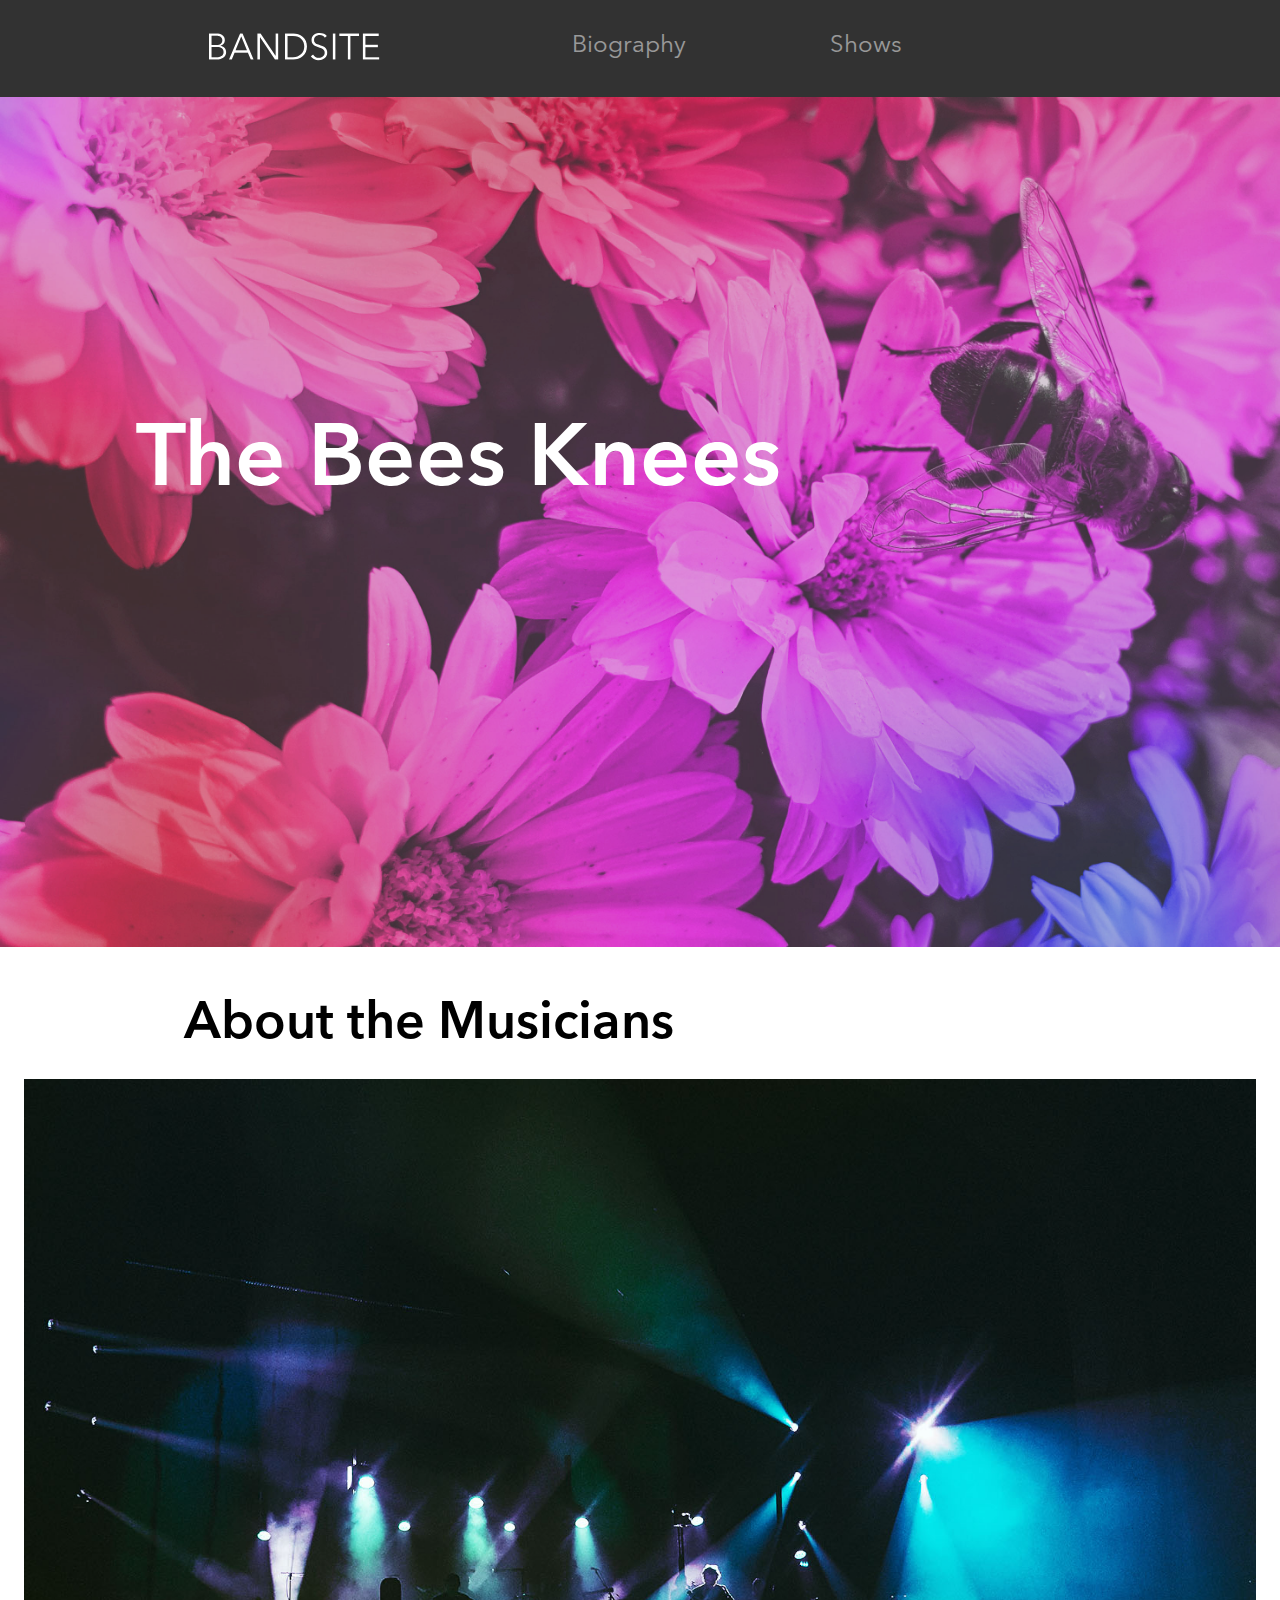
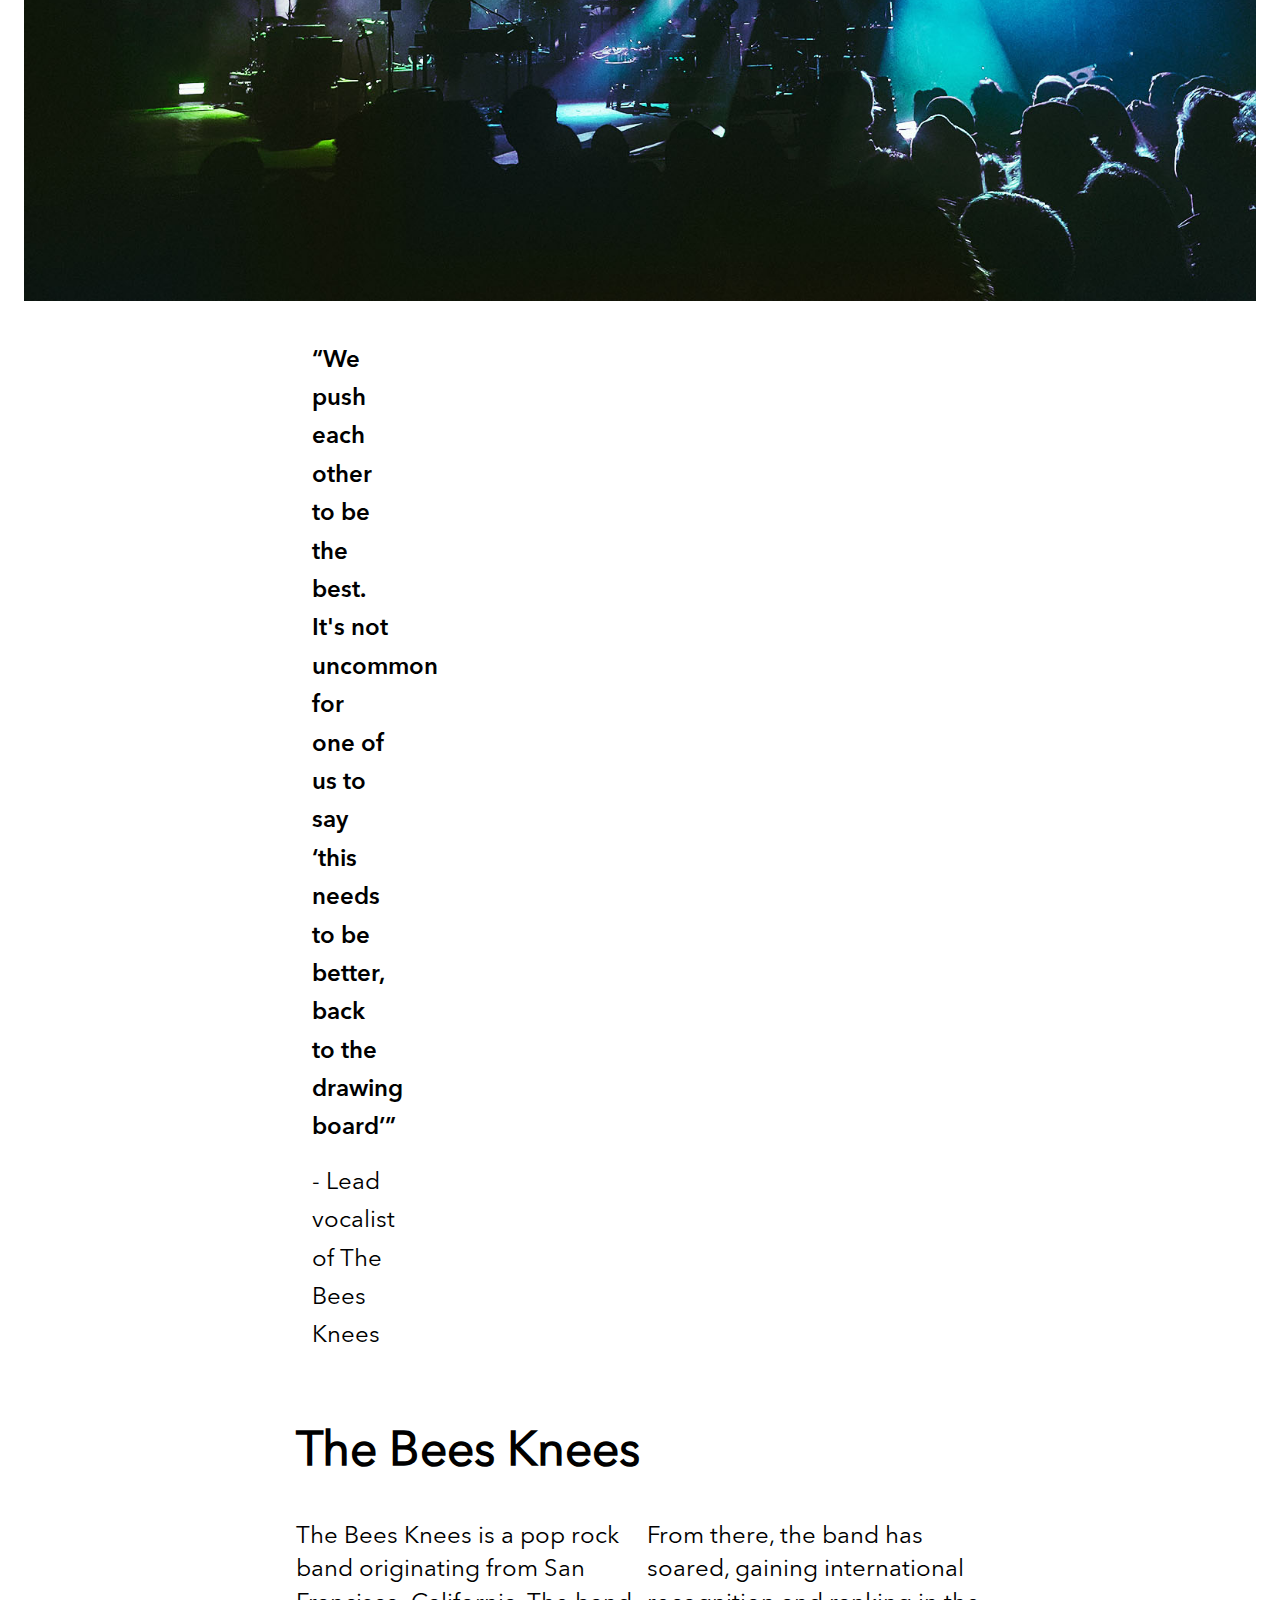
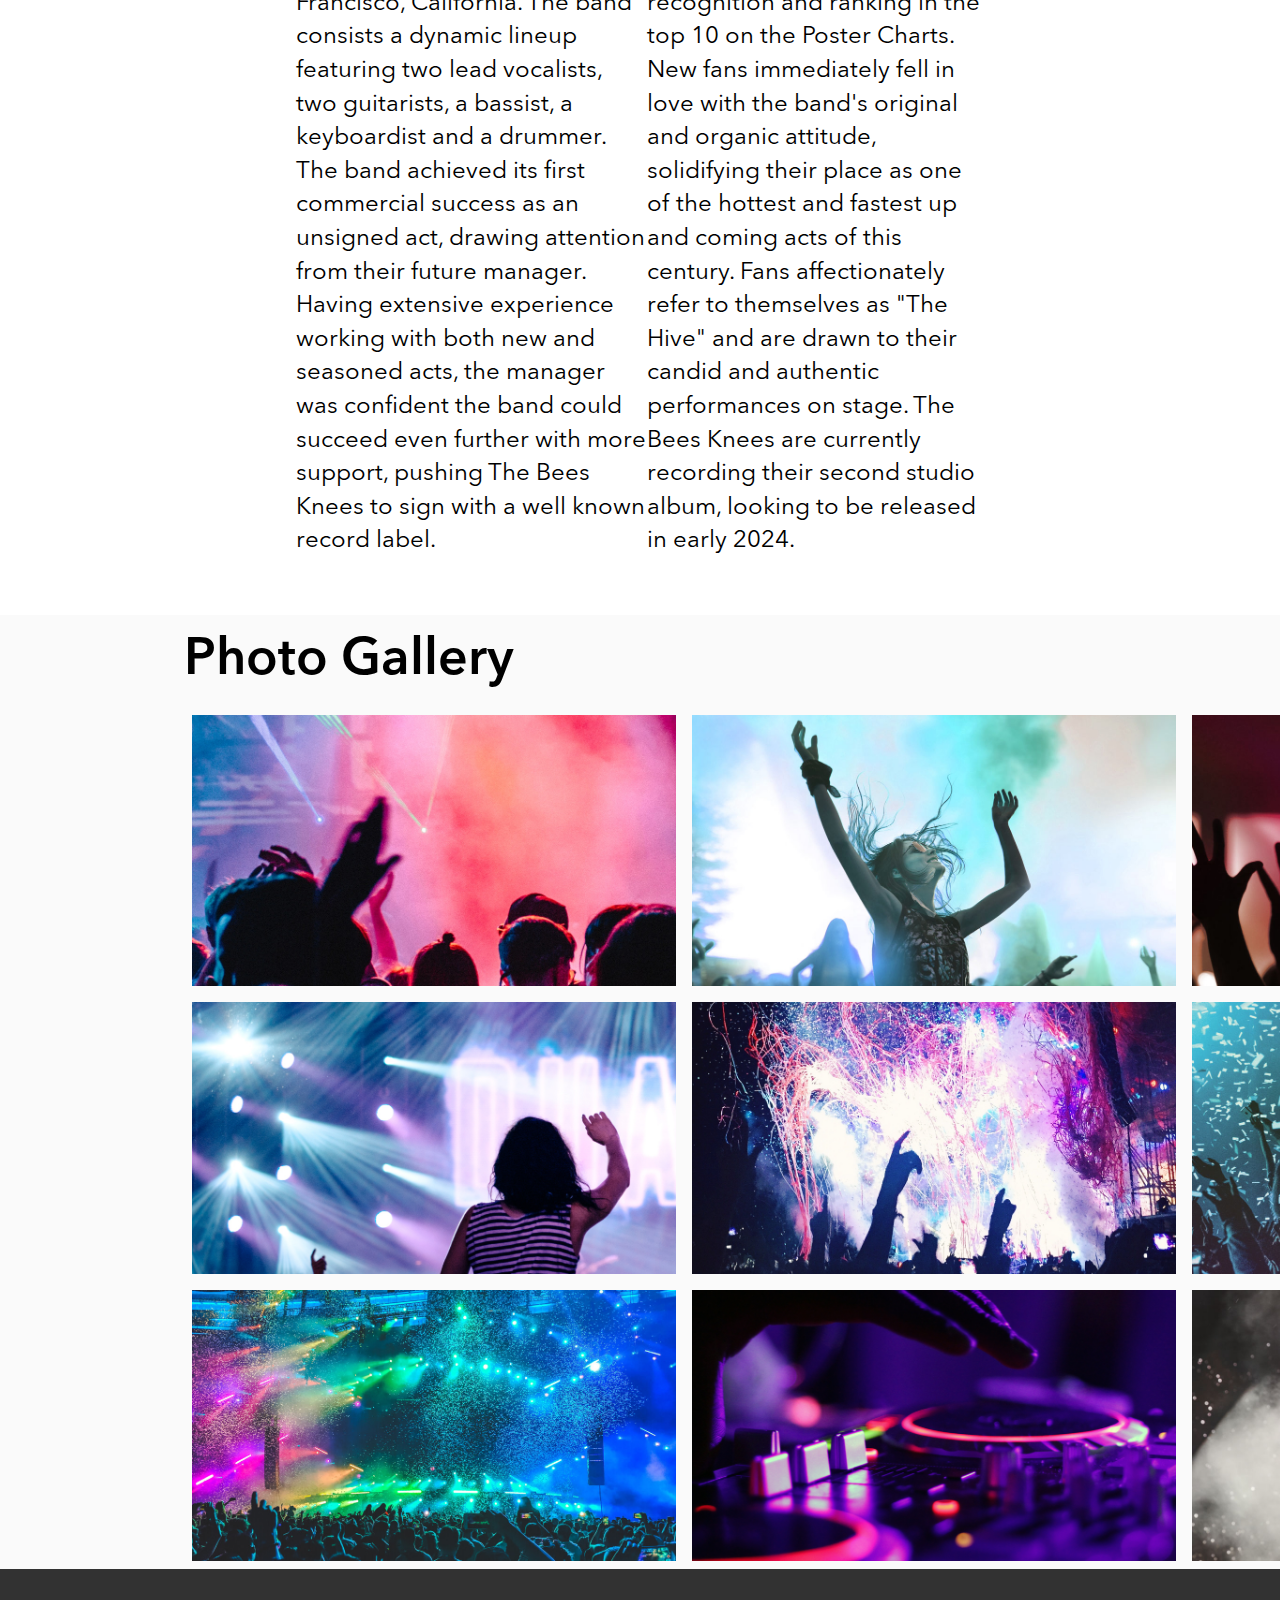
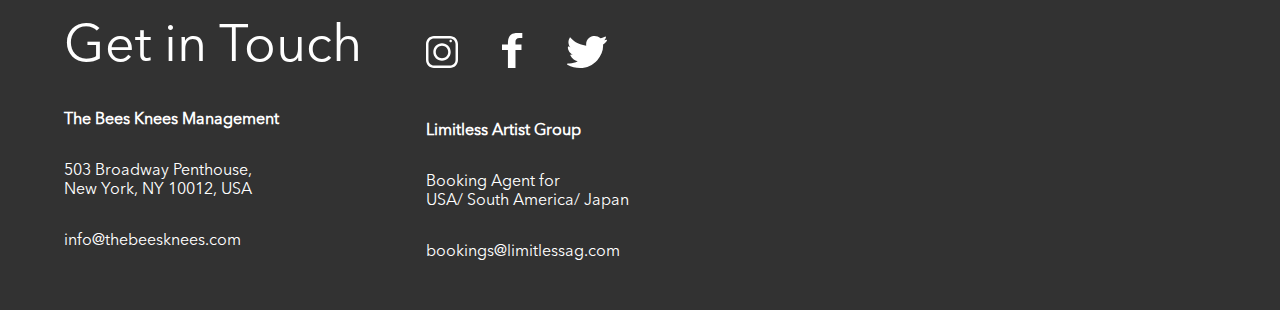
==== index.html @ 3f6c67f6 "Final Responsive Website" ====
<!DOCTYPE html>

<html lang="en">

<head>
    <meta charset="UTF-8">
    <meta name="viewport" content="width=device-width, initial-scale=1.0">
    <title>BandSite</title>
    <link rel="stylesheet" href="./styles/bio.css">
</head>

<body>

    <header class="header">
        <img src="./assets/logos/Logo-bandsite.svg" alt="BandSite Logo" class="header__responsive-image" />
    </header>

    <nav class="navigator">
        <ul class="navigator__list">
            <li class="navigator__item mobile_logo_img">
                <img src="./assets/logos/Logo-bandsite.svg" alt="BandSite Logo">
            </li>
            <li class="navigator__item"><a href="#biography" class="navigator__link">Biography</a></li>
            <li class="navigator__item"><a href="#shows" class="navigator__link">Shows</a></li>
        </ul>
    </nav>

    <section class="content__image">
        <!-- <h1 class="content__title">The Bees Knees</h1> -->
        <div class="content__image-overlaytext">The Bees Knees</div>
        <img src="./assets/images/hero-bio.jpg" alt="hero-bio" class="content__image" />
        <!-- <h1 class="content__image-overlaytext">The Bees Knees</h1> -->
    </section>

    <section class="content__description">
        <h2 class="content__description--title">About the Musicians</h2>
        <div class="band_image">
            <img src="./assets/images/band.jpg" alt="Concert photo" class="content__description--image">
        </div>

        <blockquote class="content__description--quote">
            “We push each other to be the best. It's not uncommon for one of us to say ‘this needs to be better, back to
            the drawing board’”
            <p>
                <cite class="content__description--cite">- Lead vocalist of The Bees Knees</cite>
            </p>
        </blockquote>

        <div class="content__description--text">
            <p class="bees_knees_p"><strong><b>The Bees Knees</b></strong></p> <br>
            <div class="content_desc_band">
                <p>
                    The Bees Knees is a pop rock band originating from San Francisco, California. The band consists a
                    dynamic lineup featuring two lead vocalists, two guitarists, a bassist, a keyboardist and a drummer.
                    The
                    band achieved its first commercial success as an unsigned act, drawing attention from their future
                    manager. Having extensive experience working with both new and seasoned acts, the manager was
                    confident
                    the band could succeed even further with more support, pushing The Bees Knees to sign with a well
                    known
                    record label.
                </p>
                <br>
                <p>
                    From there, the band has soared, gaining international recognition and ranking in the top 10 on the
                    Poster Charts. New fans immediately fell in love with the band's original and organic attitude,
                    solidifying their place as one of the hottest and fastest up and coming acts of this century. Fans
                    affectionately refer to themselves as "The Hive" and are drawn to their candid and authentic
                    performances on stage. The Bees Knees are currently recording their second studio album, looking to
                    be
                    released in early 2024.
                </p>
            </div>
        </div>

    </section>

    <section class="gallery-section">
        <h2 class="gallery-section__title">Photo Gallery</h2>
        <div class="gallery-section__photos">
            <div class="image_wrapper">
                <img src="./assets/images/Photo-gallery-1.jpg" alt="Concert Photo" class="gallery-photo">
                <img src="./assets/images/Photo-gallery-2.jpg" alt="Concert Photo" class="gallery-photo">
                <img src="./assets/images/Photo-gallery-3.jpg" alt="Concert Photo" class="gallery-photo">
            </div>

            <div class="image_wrapper">
                <img src="./assets/images/Photo-gallery-4.jpg" alt="Concert Photo" class="gallery-photo">
                <img src="./assets/images/Photo-gallery-5.jpg" alt="Concert Photo" class="gallery-photo">
                <img src="./assets/images/Photo-gallery-9.jpg" alt="Concert Photo" class="gallery-photo">
            </div>
            <div class="image_wrapper">
                <img src="./assets/images/Photo-gallery-7.jpg" alt="Concert Photo" class="gallery-photo">
                <img src="./assets/images/Photo-gallery-8.jpg" alt="Concert Photo" class="gallery-photo">
                <img src="./assets/images/Photo-gallery-6.jpg" alt="Concert Photo" class="gallery-photo">
            </div>
        </div>
    </section>

    <footer class="footer">
        <div class="footer_mobile">
            <div class="footer__title">
                Get in Touch
            </div>
            <ul class="socials_logos">
                <li>
                    <a href="">
                        <img src="./assets/icons/SVG/Icon-instagram.svg" alt="instagram" class="instagram">
                    </a>
                </li>
                <li>
                    <a href="">
                        <img src="./assets/icons/SVG/Icon-facebook.svg" alt="facebook" class="facebook">
                    </a>
                </li>
                <li>
                    <a href="">
                        <img src="./assets/icons/SVG/Icon-twitter.svg" alt="twitter" class="twitter">
                    </a>
                </li>
            </ul>
    
            <h3 class="footer__subheading">The Bees Knees Management</h3>
            <p>
                503 Broadway Penthouse, <br>
                New York, NY 10012, USA
            </p>
            <br>
            <a href="mailto:info@thebeesknees.com" class="footer__email">info@thebeesknees.com</a><br><br>
    
    
            <h3 class="footer__subheading">Limitless Artist Group</h3>
            <p class="footer__subheading--info">Booking Agent for US / South America / Japan</p>
            <a href="mailto:bookings@limitlessag.com" class="footer__email">bookings@limitlessag.com</a><br><br>
    
            <h3 class="footer__subheading">ARCH Entertainment</h3>
            <p class="footer__subheading--info">Booking Agent for UK / EU / AU</p>
            <a href="mailto:bookings@archentertainment.com" class="footer__email">bookings@archentertainment.com</a><br>
            <br><br>
            <div class="footer__title--slim">
                <strong>BANDSITE</strong>
                <p class="footer__subheading--info">Copyright The Bees Knees © 2023 All Rights Reserved</p>
            </div>
        </div>
        <div class="footer_desktop">
            <div class="section_footer">
                <p class="1_ele git_text">Get in Touch</p>
                <p class="ele_2">The Bees Knees Management</p>
                <p class="ele_3">503 Broadway Penthouse, <br>New York, NY 10012, USA</p>
                <p class="ele_4">info@thebeesknees.com</p>
            </div>
            <div class="section_footer">
                <div>
                    <ul class="socials_logos">
                        <li>
                            <a href="">
                                <img src="./assets/icons/SVG/Icon-instagram.svg" alt="instagram" class="instagram">
                            </a>
                        </li>
                        <li>
                            <a href="">
                                <img src="./assets/icons/SVG/Icon-facebook.svg" alt="facebook" class="facebook">
                            </a>
                        </li>
                        <li>
                            <a href="">
                                <img src="./assets/icons/SVG/Icon-twitter.svg" alt="twitter" class="twitter">
                            </a>
                        </li>
                    </ul>
                </div>
                <p class="ele_2">Limitless Artist Group</p>
                <p class="ele_3">Booking Agent for <br> USA/ South America/ Japan</p>
                <p class="ele_4">bookings@limitlessag.com</p>
            </div>
        </div>
    </footer>



</body>

</html>
---- styles/bio.css ----
@font-face {
  font-family: "Avner-reg";
  src: url("../assets/fonts/AvenirNextLTPro-Regular.otf") format("opentype");
}
@font-face {
  font-family: "Avner-bold";
  src: url("../assets/fonts/AvenirNextLTPro-Bold.otf") format("opentype");
}
@font-face {
  font-family: "Avner-demi";
  src: url("../assets/fonts/AvenirNextLTPro-Demi.otf") format("opentype");
}
* {
  margin: 0;
  box-sizing: border-box;
  max-width: 100%;
  height: auto;
}
*::before, *::after {
  margin: 0;
  padding: 0;
  box-sizing: border-box;
  max-width: 100%;
  height: auto;
}

/* HEADER SECTION  */
@media screen and (max-width: 767px) {
  .header {
    text-align: center;
    background-color: #323232;
    padding: 1rem;
    background-size: cover;
    background-position: center;
  }
  .header img {
    width: 10rem;
  }
}
@media screen and (min-width: 768px) {
  .header {
    display: none;
  }
}

/* NAVIGATION SECTION  */
@media screen and (max-width: 767px) {
  .navigator .navigator__list {
    display: flex;
    text-align: center;
    padding: 1.5rem 1.5rem 0rem;
    background-color: #323232;
    list-style: none;
    display: flex;
    padding: 0rem;
    align-items: center;
    font-family: "Avner-reg";
    justify-content: space-between;
  }
  .navigator .navigator__list .mobile_logo_img {
    display: none;
  }
}
@media screen and (min-width: 768px) {
  .navigator .navigator__list {
    list-style-type: none;
    margin: 0;
    display: flex;
    padding: 2rem;
    background-color: #323232;
  }
}

@media screen and (max-width: 767px) {
  .navigator__item {
    align-items: center;
    flex: 1;
  }
}
@media screen and (min-width: 768px) {
  .navigator__item {
    margin-left: 7rem;
  }
  .navigator__item img {
    padding: 0rem 4rem;
    width: 18.75rem;
  }
}

@media screen and (max-width: 767px) {
  .navigator__link {
    display: block;
    color: white;
    text-decoration: none;
    font-size: 1.5rem;
    font-weight: normal;
    opacity: 0.5;
    padding: 0.5rem;
    transition: font-weight 0.3s ease, border-bottom 0.3s ease;
    border-bottom: 3px solid transparent;
    margin-bottom: 0rem;
  }
}
@media screen and (min-width: 768px) {
  .navigator__link {
    color: white;
    text-decoration: none;
    font-size: 1.5rem;
    font-weight: normal;
    opacity: 0.5;
    padding: 0 1rem;
    font-family: "Avner-reg";
  }
}
.navigator__link:hover, .navigator__link:focus {
  /* Styles when hovered or focused for accessibility */
  font-weight: bold;
  /* Makes the text bold */
  border-bottom: 3px solid white;
  /* Visible line under the text */
  opacity: 1;
}

/* CONTENT SECTION  */
.content__image {
  position: relative;
  width: 100%;
  display: block;
  opacity: 0.85;
  /* 0.5 opacity doesn't match with the wireframe for mobile/desktop temple */
  background-color: rgb(0, 0, 0);
  /* Semi-transparent black */
}

@media screen and (max-width: 767px) {
  .content__image-overlaytext {
    position: absolute;
    top: 50%;
    left: 50%;
    transform: translate(-50%, -50%);
    color: white;
    font-family: "Avner-demi";
    padding-left: 0.5rem;
    width: 80%;
    z-index: 1;
    pointer-events: none;
    font-size: 2.25rem;
    line-height: 2.75rem;
    font-weight: 43.75rem;
  }
}
@media screen and (min-width: 768px) {
  .content__image-overlaytext {
    position: absolute;
    top: 43%;
    left: 50%;
    transform: translate(-50%, -50%);
    color: white;
    font-family: "Avner-demi";
    padding-left: 0.5rem;
    width: 80%;
    z-index: 1;
    pointer-events: none;
    font-size: 5.5rem;
    line-height: 2.75rem;
  }
}

.content__description {
  position: relative;
  font-size: 1.5rem;
  padding: 1.5rem;
  font-family: "Avner-demi";
}
@media screen and (min-width: 768px) {
  .content__description .band_image {
    text-align: center;
  }
  .content__description .band_image img {
    width: 82rem;
  }
}

@media screen and (max-width: 767px) {
  .content__description--title {
    padding: 1rem 0rem;
    font-size: 2.25rem;
    line-height: 2.75rem;
    font-weight: 43.75rem;
  }
}
@media screen and (min-width: 768px) {
  .content__description--title {
    padding: 2rem 10rem;
    font-size: 3.25rem;
    line-height: 2.75rem;
  }
}

.content__description--cite {
  padding: 1rem 0rem;
  line-height: 1.6;
  font-style: normal;
  margin: 1rem 0;
}

@media screen and (max-width: 767px) {
  .content__description--quote {
    font-family: "Avner-demi";
    padding: 1rem 0rem;
    line-height: 1.6;
    margin: 1rem 0;
  }
}
@media screen and (min-width: 768px) {
  .content__description--quote {
    font-family: "Avner-demi";
    padding: 1rem 54rem 1rem 18rem;
    line-height: 1.6;
    margin: 1rem 0;
  }
  .content__description--quote p {
    margin-top: 1rem;
  }
  .content__description--quote p cite {
    font-style: normal;
    font-family: "Avner-reg";
  }
}

.content__description--text {
  line-height: 1.4;
  font-family: "Avner-reg";
}
@media screen and (max-width: 767px) {
  .content__description--text {
    padding: 1rem 0rem;
  }
}
@media screen and (min-width: 768px) {
  .content__description--text {
    padding: 2rem 17rem;
  }
  .content__description--text .content_desc_band {
    display: flex;
  }
}
.content__description--text .bees_knees_p {
  font-size: 3rem;
  font-weight: bold;
}

.gallery-section {
  position: relative;
  background-color: #FAFAFA;
}
@media screen and (min-width: 768px) {
  .gallery-section {
    padding: 0rem 10rem;
  }
}

.gallery-section__photos {
  align-content: center;
  margin-left: 1.5rem;
  margin-right: 1.5rem;
}
@media screen and (min-width: 768px) {
  .gallery-section__photos .image_wrapper {
    display: flex;
  }
  .gallery-section__photos .image_wrapper img {
    padding: 0.5rem;
    width: 500px;
  }
}

.gallery-section__title {
  padding: 1rem 0rem;
  position: relative;
  font-size: 2.25rem;
  line-height: 2.75rem;
  font-weight: 43.75rem;
  padding: 1.5rem;
  font-family: "Avner-demi";
}
@media screen and (min-width: 768px) {
  .gallery-section__title {
    font-size: 3.25rem;
  }
}

.gallery-photo {
  padding: 1rem 0rem;
}

.footer {
  position: relative;
  font-family: "Avner-reg";
  bottom: 0;
  width: 100%;
  background-color: #323232;
  color: white;
  padding: 1rem 2rem;
  text-align: left;
}
@media screen and (min-width: 768px) {
  .footer .footer_mobile {
    display: none;
  }
}

.footer__email {
  color: white;
  text-decoration: none;
}
.footer__email:hover, .footer__email:focus {
  text-decoration: none;
  color: white;
}

.footer__title {
  font-family: "Avner-demi";
  font-size: 2.25rem;
  line-height: 2.75rem;
  font-weight: 43.75rem;
  padding: 1rem 0rem;
}

.footer__title--slim {
  font-family: "Avner-reg";
  font-size: 2.25rem;
  line-height: 2.75rem;
  font-weight: 43.75rem;
  padding: 0.5rem 0rem;
}

.footer__subheading {
  font-family: "Avner-demi";
  font-size: 1.5rem;
  line-height: 2.75rem;
  font-weight: 43.75rem;
  padding: 0.5rem 0rem;
}

.footer__subheading--info {
  font-family: "Avner-reg";
  font-size: 0.875rem;
  line-height: 2.75rem;
  font-weight: 43.75rem;
  padding: 0.5rem 0rem;
}

.socials_logos {
  list-style-type: none;
  padding: 1rem 0rem;
}
.socials_logos li {
  display: inline-flex;
  margin-right: 2.5rem;
}
.socials_logos .facebook {
  width: 1.3rem;
}
.socials_logos .instagram {
  width: 2rem;
}
.socials_logos .twitter {
  width: 2.5rem;
}

@media screen and (max-width: 767px) {
  .footer_desktop {
    display: none;
  }
}
@media screen and (min-width: 768px) {
  .footer_desktop {
    display: flex;
  }
  .footer_desktop .git_text {
    font-size: 3.25rem;
  }
  .footer_desktop .section_footer {
    padding: 2rem;
  }
  .footer_desktop .section_footer .ele_2 {
    padding-top: 2rem;
    font-weight: bold;
  }
  .footer_desktop .section_footer .ele_3 {
    padding-top: 2rem;
  }
  .footer_desktop .section_footer .ele_4 {
    padding-top: 2rem;
  }
}
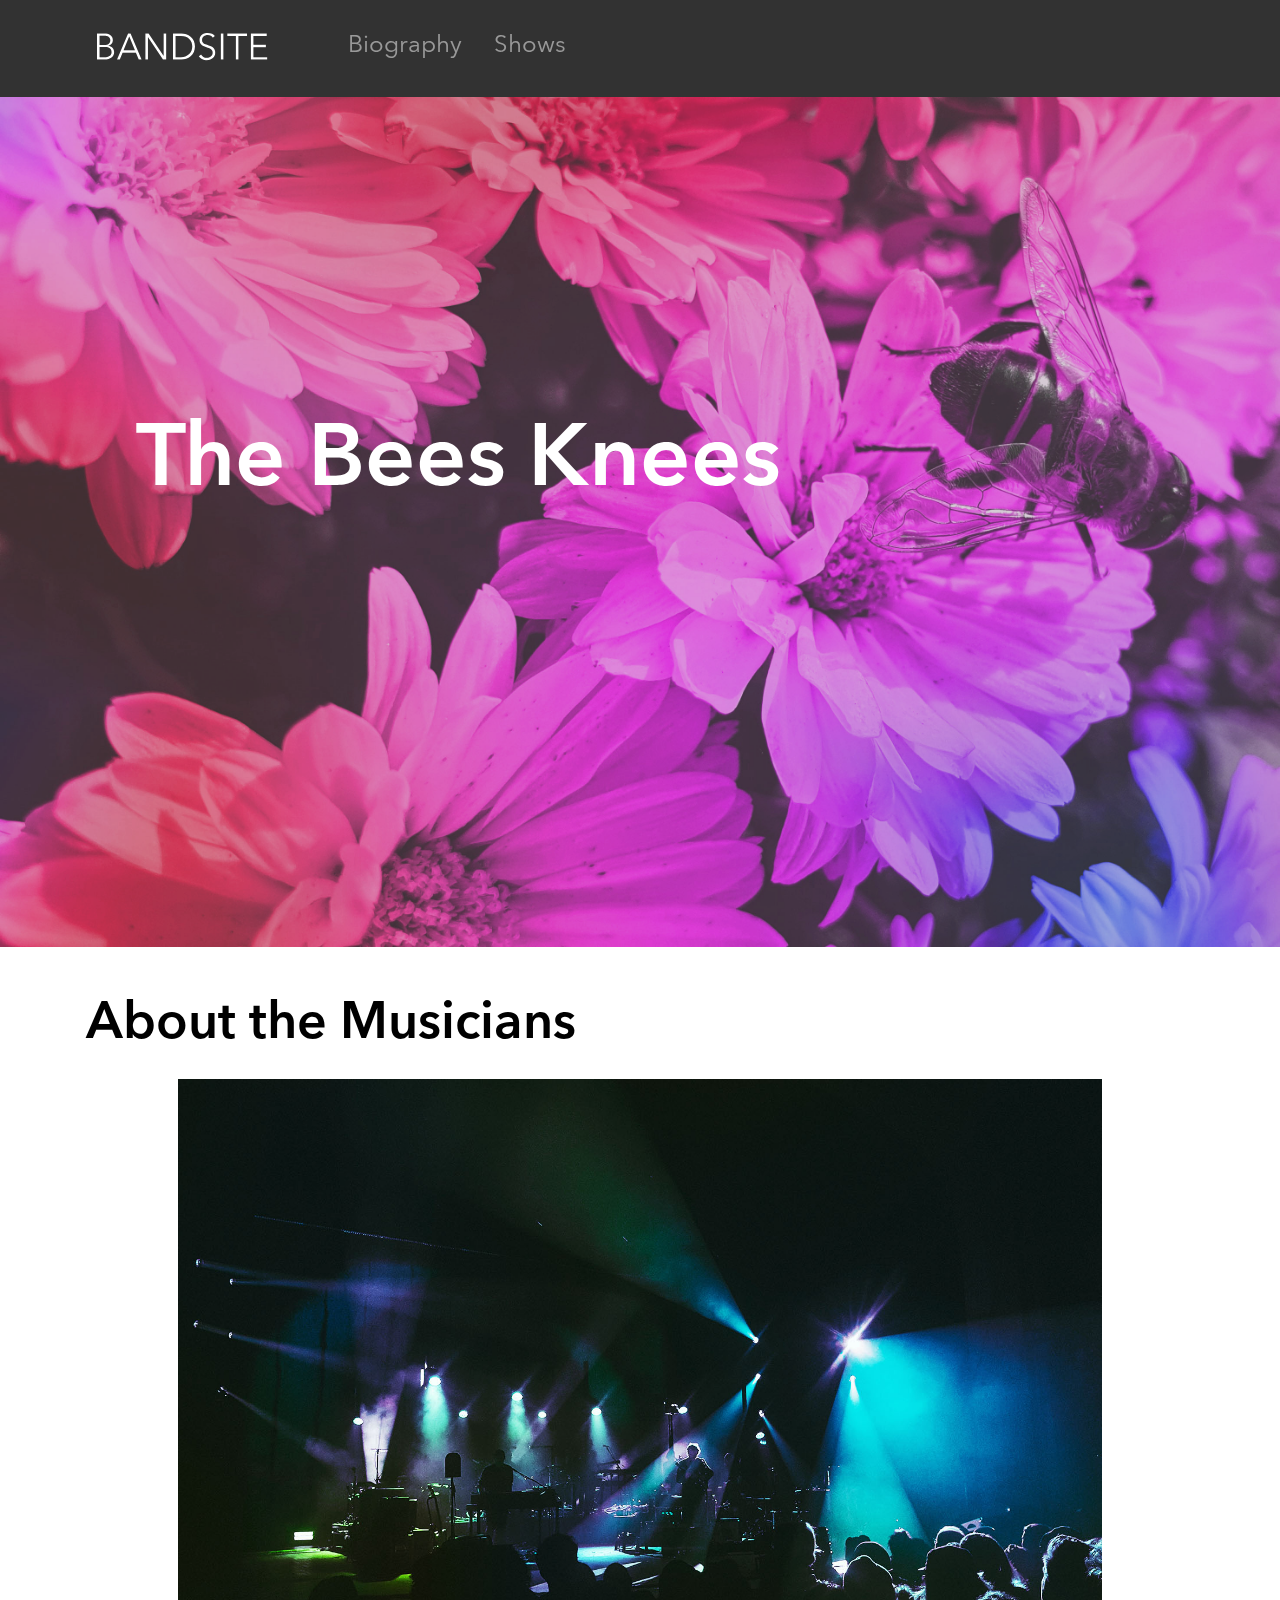
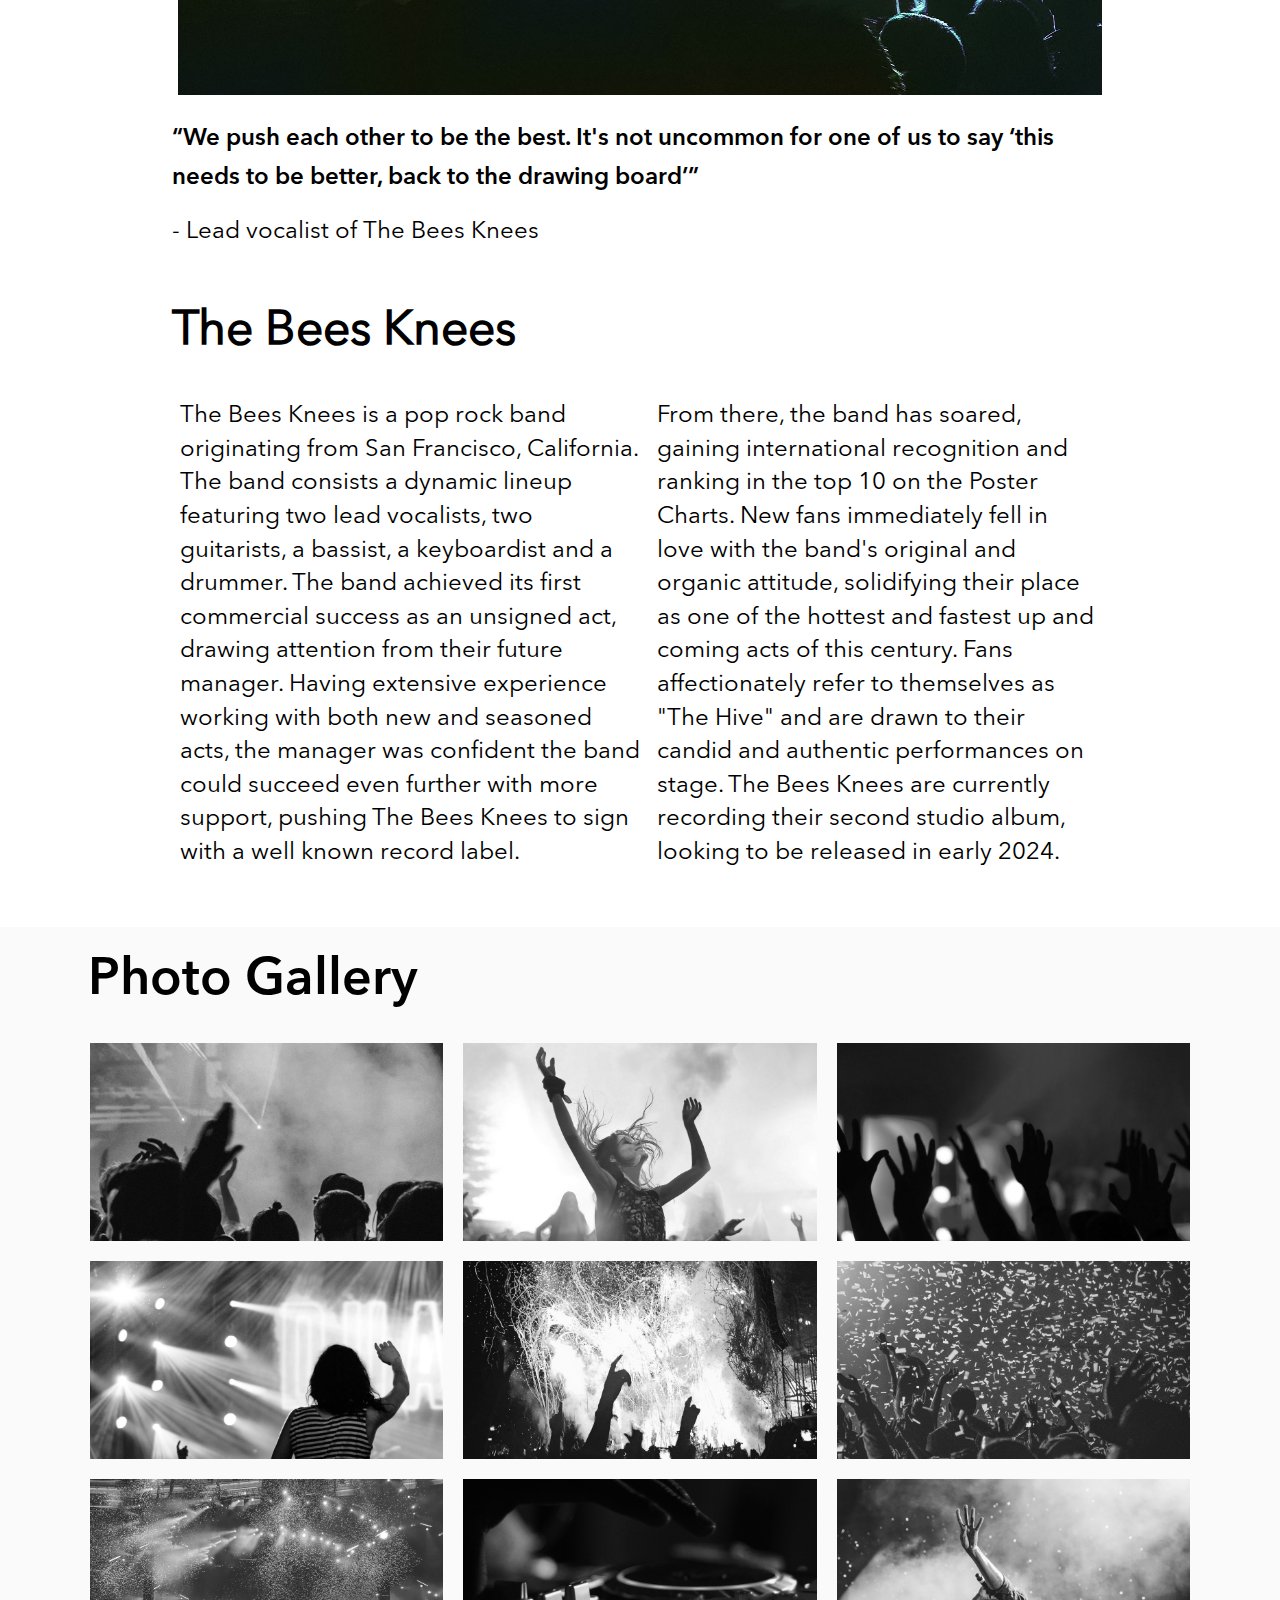
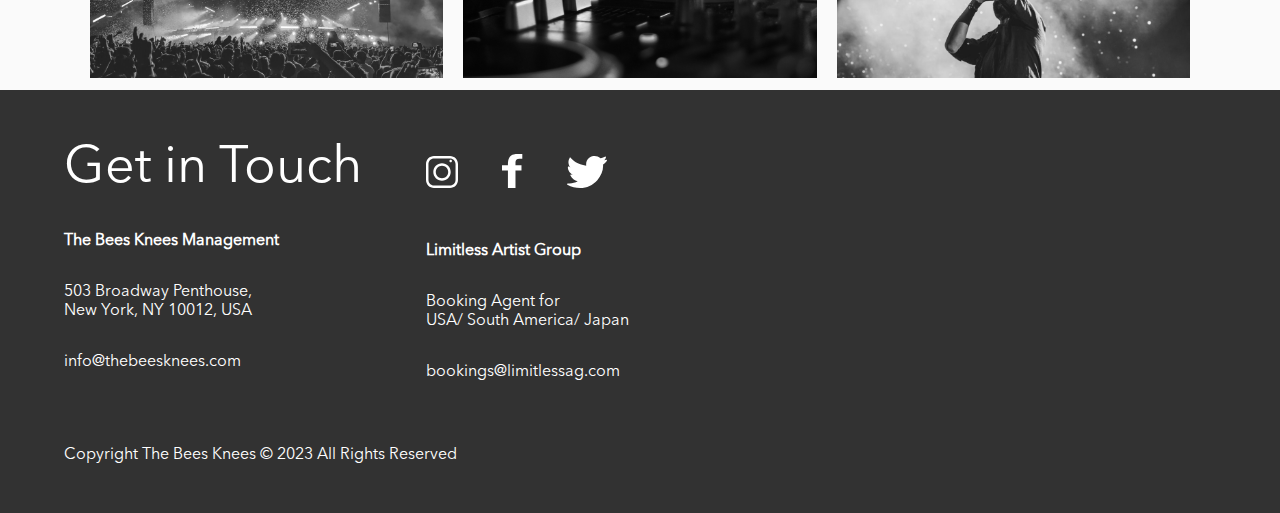
==== commit 52a0e931: "Desktop Responsive updates" ====
--- a/index.html
+++ b/index.html
@@ -174,6 +174,9 @@
                 <p class="ele_4">bookings@limitlessag.com</p>
             </div>
         </div>
+        <div class="copy-write-desktop">
+            Copyright The Bees Knees © 2023 All Rights Reserved
+        </div>
     </footer>
 
 
--- a/styles/bio.css
+++ b/styles/bio.css
@@ -37,7 +37,7 @@
     width: 10rem;
   }
 }
-@media screen and (min-width: 768px) {
+@media screen and (min-width: 1024px) {
   .header {
     display: none;
   }
@@ -61,7 +61,7 @@
     display: none;
   }
 }
-@media screen and (min-width: 768px) {
+@media screen and (min-width: 1024px) {
   .navigator .navigator__list {
     list-style-type: none;
     margin: 0;
@@ -77,10 +77,7 @@
     flex: 1;
   }
 }
-@media screen and (min-width: 768px) {
-  .navigator__item {
-    margin-left: 7rem;
-  }
+@media screen and (min-width: 1024px) {
   .navigator__item img {
     padding: 0rem 4rem;
     width: 18.75rem;
@@ -101,7 +98,7 @@
     margin-bottom: 0rem;
   }
 }
-@media screen and (min-width: 768px) {
+@media screen and (min-width: 1024px) {
   .navigator__link {
     color: white;
     text-decoration: none;
@@ -149,7 +146,7 @@
     font-weight: 43.75rem;
   }
 }
-@media screen and (min-width: 768px) {
+@media screen and (min-width: 1024px) {
   .content__image-overlaytext {
     position: absolute;
     top: 43%;
@@ -172,12 +169,12 @@
   padding: 1.5rem;
   font-family: "Avner-demi";
 }
-@media screen and (min-width: 768px) {
+@media screen and (min-width: 1024px) {
   .content__description .band_image {
     text-align: center;
   }
   .content__description .band_image img {
-    width: 82rem;
+    width: 75%;
   }
 }
 
@@ -189,9 +186,9 @@
     font-weight: 43.75rem;
   }
 }
-@media screen and (min-width: 768px) {
+@media screen and (min-width: 1024px) {
   .content__description--title {
-    padding: 2rem 10rem;
+    padding: 2rem 5%;
     font-size: 3.25rem;
     line-height: 2.75rem;
   }
@@ -212,12 +209,12 @@
     margin: 1rem 0;
   }
 }
-@media screen and (min-width: 768px) {
+@media screen and (min-width: 1024px) {
   .content__description--quote {
     font-family: "Avner-demi";
-    padding: 1rem 54rem 1rem 18rem;
     line-height: 1.6;
     margin: 1rem 0;
+    padding: 0 12%;
   }
   .content__description--quote p {
     margin-top: 1rem;
@@ -237,12 +234,15 @@
     padding: 1rem 0rem;
   }
 }
-@media screen and (min-width: 768px) {
+@media screen and (min-width: 1024px) {
   .content__description--text {
-    padding: 2rem 17rem;
+    padding: 2rem 12%;
   }
   .content__description--text .content_desc_band {
     display: flex;
+  }
+  .content__description--text .content_desc_band p {
+    padding: 0 0.5rem;
   }
 }
 .content__description--text .bees_knees_p {
@@ -254,9 +254,9 @@
   position: relative;
   background-color: #FAFAFA;
 }
-@media screen and (min-width: 768px) {
+@media screen and (min-width: 1024px) {
   .gallery-section {
-    padding: 0rem 10rem;
+    padding: 0rem 0rem;
   }
 }
 
@@ -265,13 +265,20 @@
   margin-left: 1.5rem;
   margin-right: 1.5rem;
 }
-@media screen and (min-width: 768px) {
+.gallery-section__photos .image_wrapper img {
+  filter: grayscale(100%);
+  transition: filter 0.3s ease;
+}
+.gallery-section__photos .image_wrapper img:hover {
+  filter: grayscale(0%);
+}
+@media screen and (min-width: 1024px) {
   .gallery-section__photos .image_wrapper {
-    display: flex;
+    text-align: center;
   }
   .gallery-section__photos .image_wrapper img {
     padding: 0.5rem;
-    width: 500px;
+    width: 30%;
   }
 }
 
@@ -284,9 +291,12 @@
   padding: 1.5rem;
   font-family: "Avner-demi";
 }
-@media screen and (min-width: 768px) {
+@media screen and (min-width: 1024px) {
   .gallery-section__title {
     font-size: 3.25rem;
+    padding-top: 2rem;
+    padding-bottom: 2rem;
+    margin-left: 5%;
   }
 }
 
@@ -304,7 +314,7 @@
   padding: 1rem 2rem;
   text-align: left;
 }
-@media screen and (min-width: 768px) {
+@media screen and (min-width: 1024px) {
   .footer .footer_mobile {
     display: none;
   }
@@ -374,7 +384,7 @@
     display: none;
   }
 }
-@media screen and (min-width: 768px) {
+@media screen and (min-width: 1024px) {
   .footer_desktop {
     display: flex;
   }
@@ -395,3 +405,14 @@
     padding-top: 2rem;
   }
 }
+
+@media screen and (min-width: 1024px) {
+  .copy-write-desktop {
+    padding: 2rem;
+  }
+}
+@media screen and (max-width: 767px) {
+  .copy-write-desktop {
+    display: none;
+  }
+}
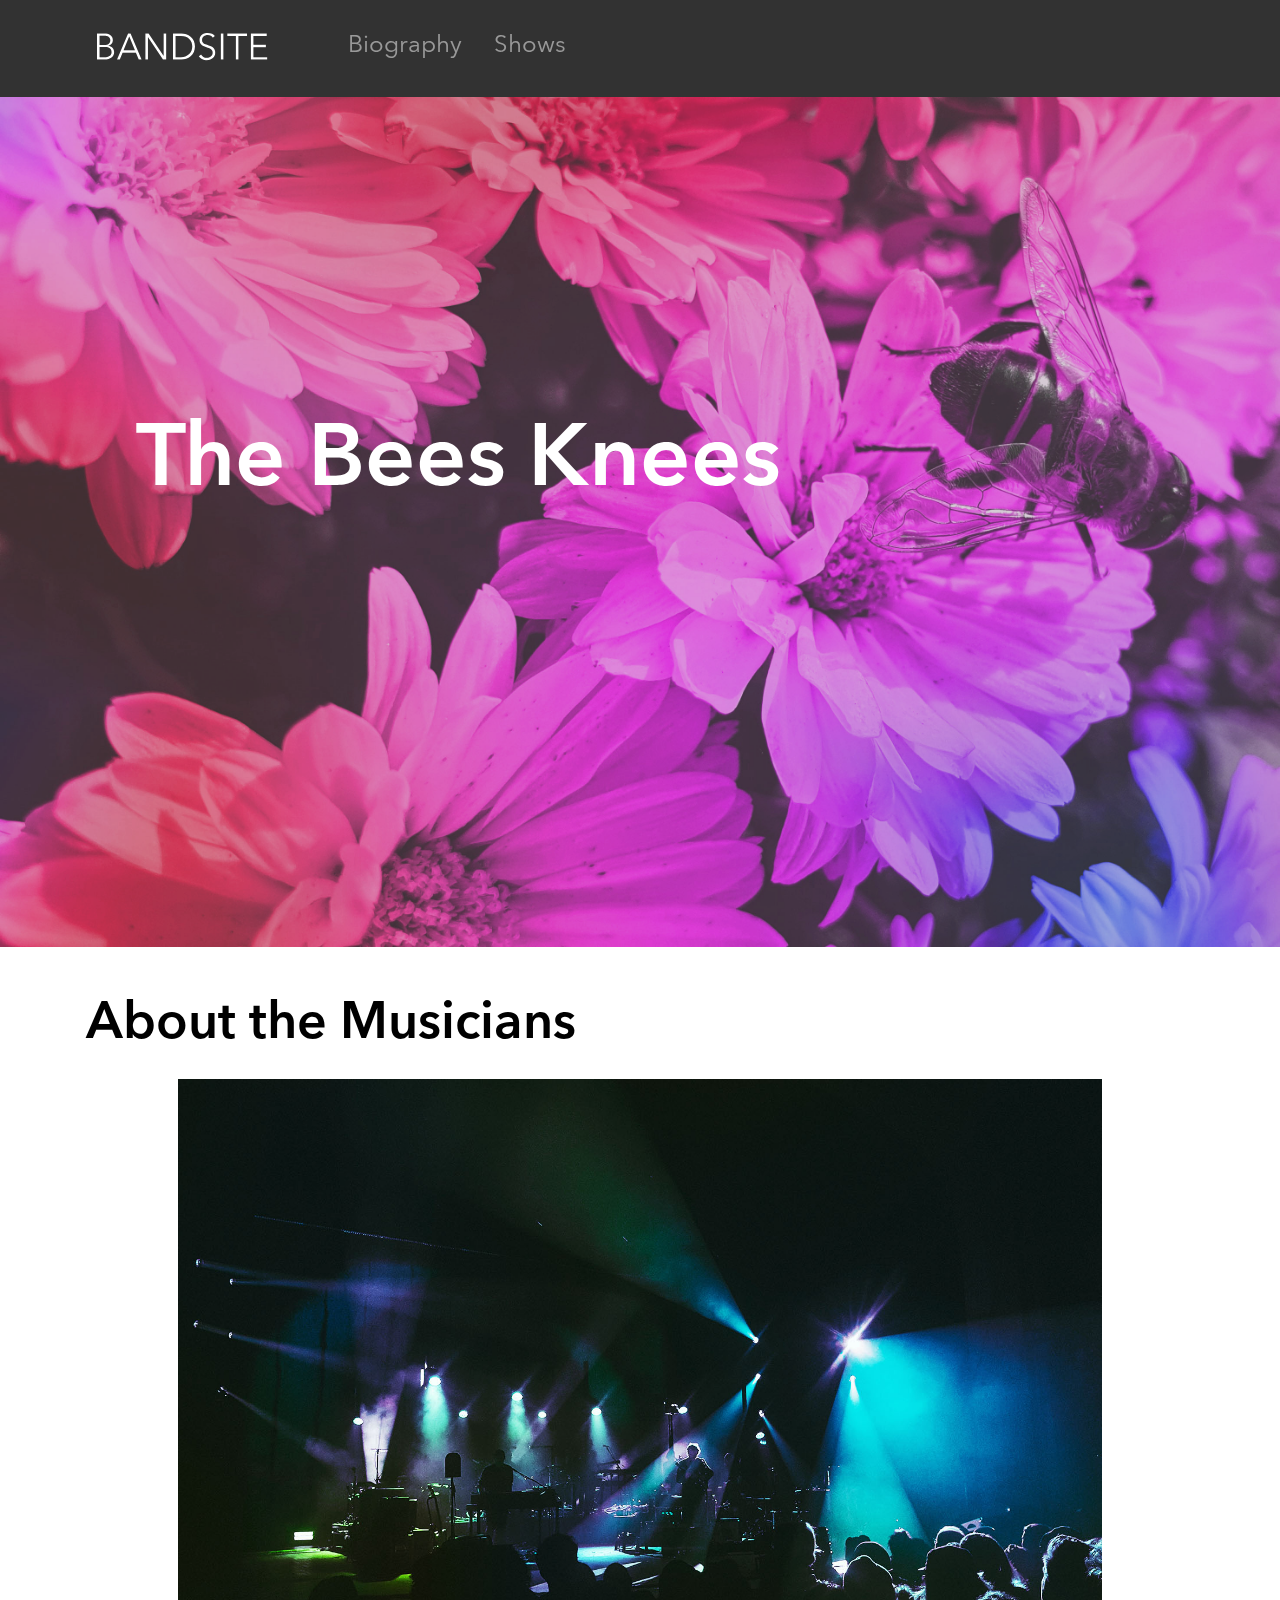
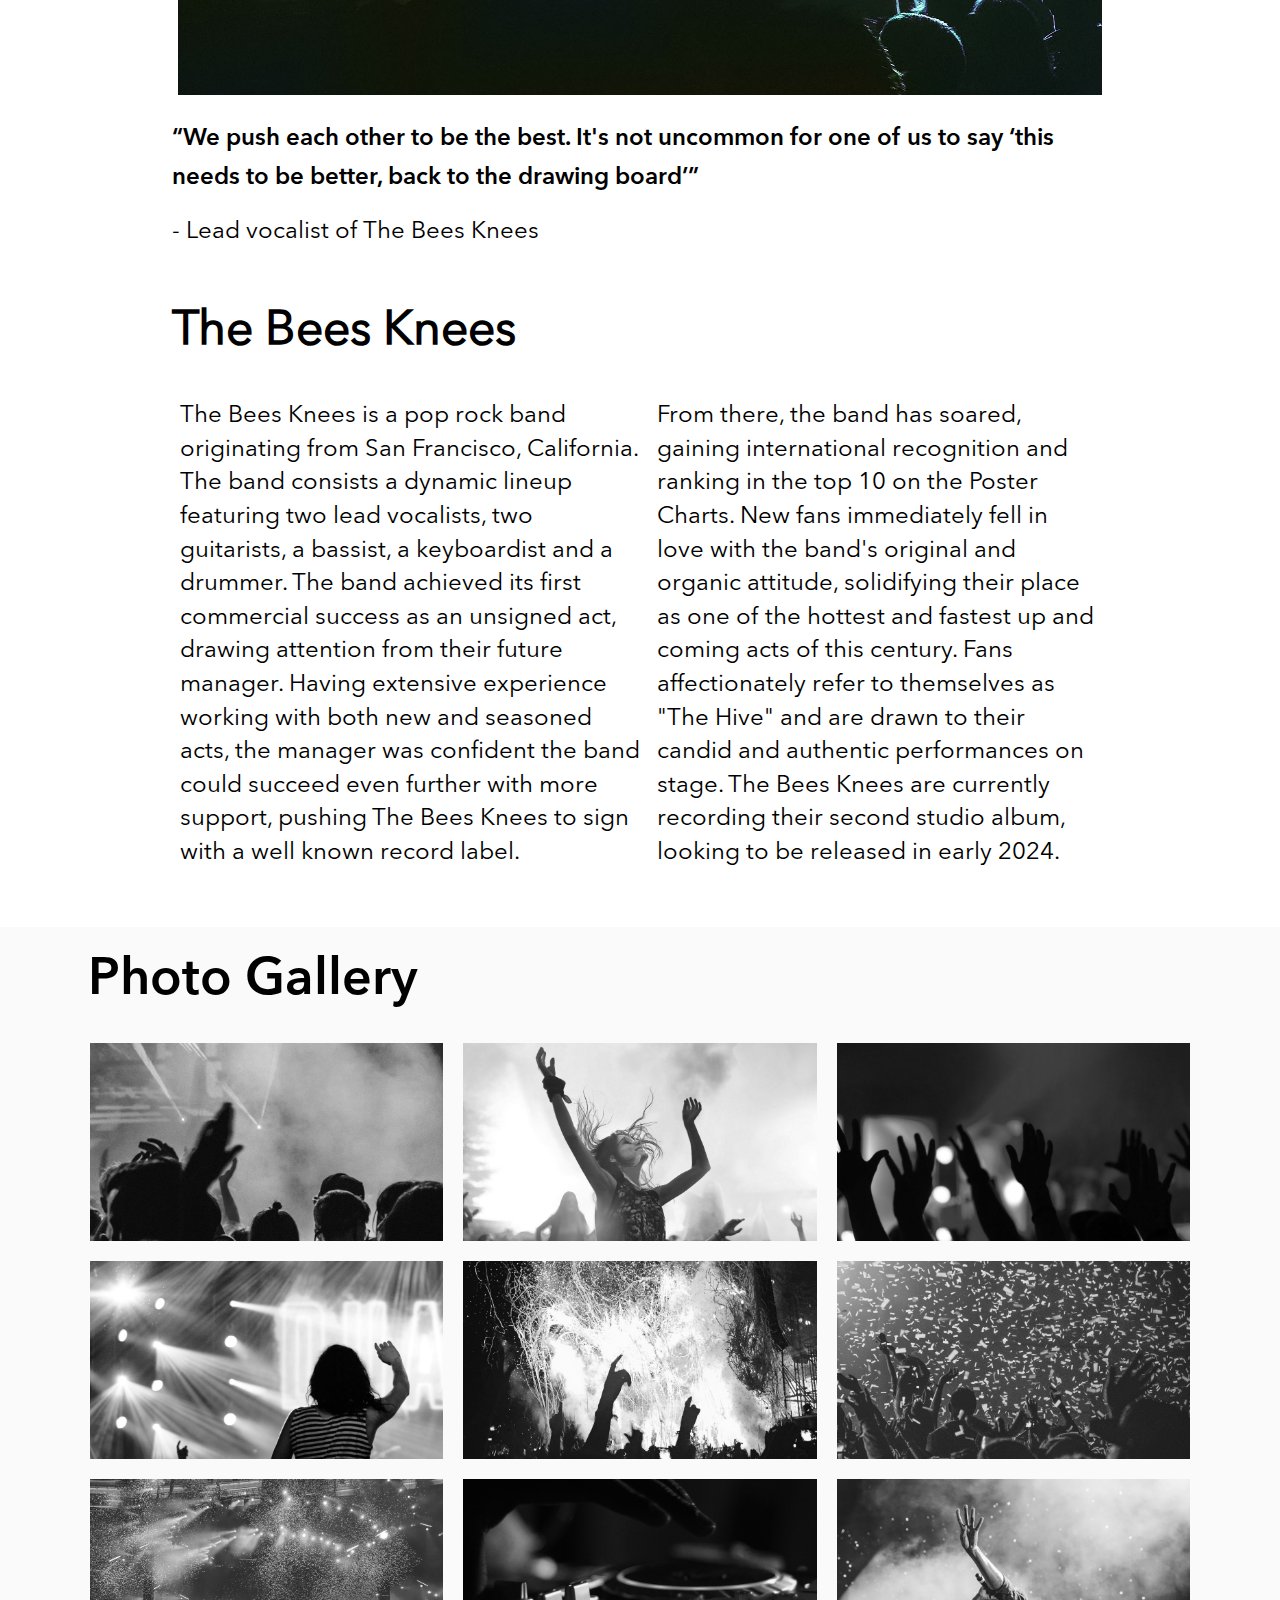
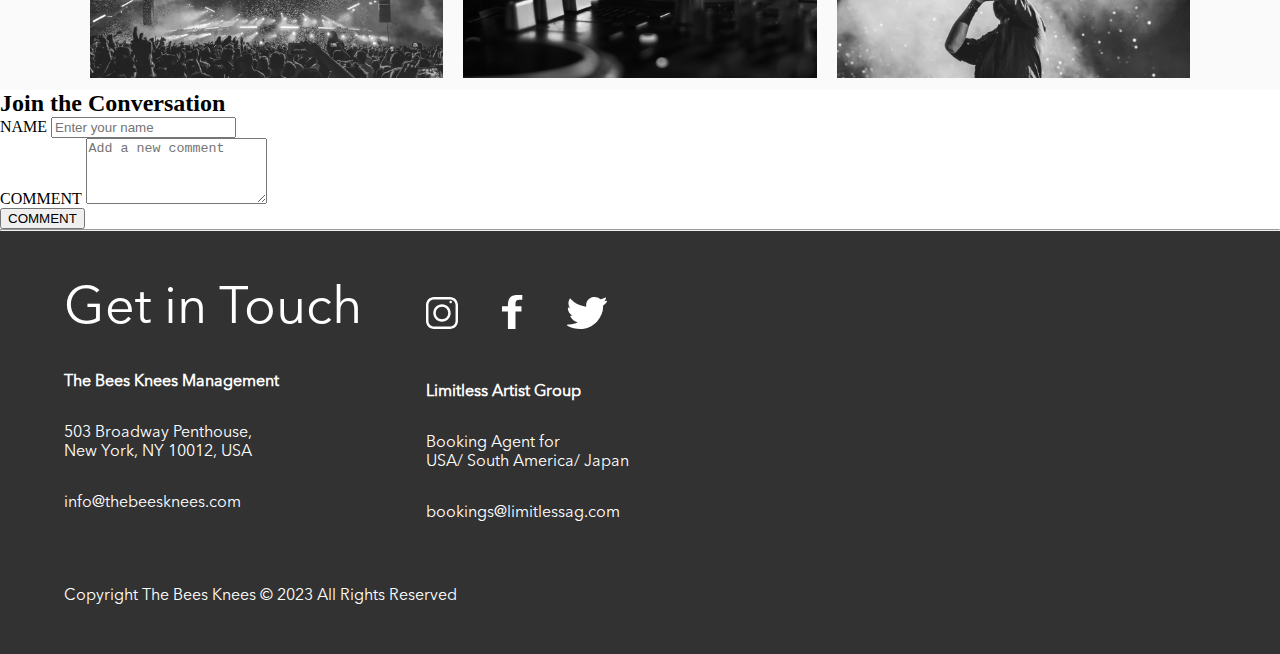
==== commit e23a6144: "Added comments to the html file - biography" ====
--- a/index.html
+++ b/index.html
@@ -7,6 +7,7 @@
     <meta name="viewport" content="width=device-width, initial-scale=1.0">
     <title>BandSite</title>
     <link rel="stylesheet" href="./styles/bio.css">
+    <script src="./scripts/index-page.js" defer></script>
 </head>
 
 <body>
@@ -21,7 +22,7 @@
                 <img src="./assets/logos/Logo-bandsite.svg" alt="BandSite Logo">
             </li>
             <li class="navigator__item"><a href="#biography" class="navigator__link">Biography</a></li>
-            <li class="navigator__item"><a href="#shows" class="navigator__link">Shows</a></li>
+            <li class="navigator__item"><a href="./pages/shows.html" class="navigator__link">Shows</a></li>
         </ul>
     </nav>
 
@@ -97,6 +98,42 @@
         </div>
     </section>
 
+    <section class="comments-section">
+        <h2 class="comments-section_title">Join the Conversation</h2>
+        <form class="comments-section_form" id="comment-form"> 
+            <div class="comments-section__form__profile">
+                <div class="comments-section__form__profile__image"></div>
+                <!-- <img src="./assets/images/Mohan-muruge.jpg" class="comments-section__form__profile__image" alt="comment-user-logo"> -->
+            </div>
+            <div class="comments-section__form__content">
+                <div class="comments-section__form__field">
+                    <label for="name">NAME</label>
+                    <input type="text" id="comment-name" name="name" required placeholder="Enter your name">
+                </div>
+                <div class="comments-section__form__field">
+                    <label for="email">COMMENT</label>
+                    <textarea rows="4" type="text" id="comment-text" name="commentText" required placeholder="Add a new comment"></textarea>
+                </div>
+                <input type="submit" value="COMMENT" class="comments-section_form_button">
+            </div>
+        </form>
+        <div class="comments-section_content" id="comments-ontainer">
+            <hr>
+            <!-- <div class="comments-section__content__card">
+                <div class="comments-section__content__profile">
+                    <span></span>
+                </div>
+                <div class="comments-section__content__info">
+                    <div class="comments-section__content__info__header">
+                        <p class="comments-section__content__info__username">Mr. ABC</p>
+                        <p class="comments-section__content__info__timestamp"> 12 Mar 2020</p>
+                    </div>
+                    <p class="comments-section__content__info__comment">dcwckmnvrw</p>
+                </div>
+                </div> -->
+        </div>
+    </section>
+
     <footer class="footer">
         <div class="footer_mobile">
             <div class="footer__title">
@@ -138,7 +175,9 @@
             <a href="mailto:bookings@archentertainment.com" class="footer__email">bookings@archentertainment.com</a><br>
             <br><br>
             <div class="footer__title--slim">
-                <strong>BANDSITE</strong>
+                <div class="footer_logo">
+                    <img src="./assets/logos/Logo-bandsite.svg" alt="footer-logo">
+                </div>
                 <p class="footer__subheading--info">Copyright The Bees Knees © 2023 All Rights Reserved</p>
             </div>
         </div>
--- a/styles/bio.css
+++ b/styles/bio.css
@@ -38,6 +38,11 @@
   }
 }
 @media screen and (min-width: 1024px) {
+  .header {
+    display: none;
+  }
+}
+@media screen and (min-width: 768px) {
   .header {
     display: none;
   }
@@ -61,7 +66,7 @@
     display: none;
   }
 }
-@media screen and (min-width: 1024px) {
+@media screen and (min-width: 768px) {
   .navigator .navigator__list {
     list-style-type: none;
     margin: 0;
@@ -77,7 +82,7 @@
     flex: 1;
   }
 }
-@media screen and (min-width: 1024px) {
+@media screen and (min-width: 768px) {
   .navigator__item img {
     padding: 0rem 4rem;
     width: 18.75rem;
@@ -98,7 +103,7 @@
     margin-bottom: 0rem;
   }
 }
-@media screen and (min-width: 1024px) {
+@media screen and (min-width: 768px) {
   .navigator__link {
     color: white;
     text-decoration: none;
@@ -110,11 +115,8 @@
   }
 }
 .navigator__link:hover, .navigator__link:focus {
-  /* Styles when hovered or focused for accessibility */
   font-weight: bold;
-  /* Makes the text bold */
   border-bottom: 3px solid white;
-  /* Visible line under the text */
   opacity: 1;
 }
 
@@ -141,9 +143,25 @@
     width: 80%;
     z-index: 1;
     pointer-events: none;
-    font-size: 2.25rem;
+    font-size: 2.5rem;
     line-height: 2.75rem;
     font-weight: 43.75rem;
+  }
+}
+@media screen and (min-width: 768px) {
+  .content__image-overlaytext {
+    position: absolute;
+    top: 50%;
+    left: 50%;
+    transform: translate(-50%, -50%);
+    color: white;
+    font-family: "Avner-demi";
+    padding-left: 0.5rem;
+    width: 80%;
+    z-index: 1;
+    pointer-events: none;
+    font-size: 3.5rem;
+    line-height: 2.75rem;
   }
 }
 @media screen and (min-width: 1024px) {
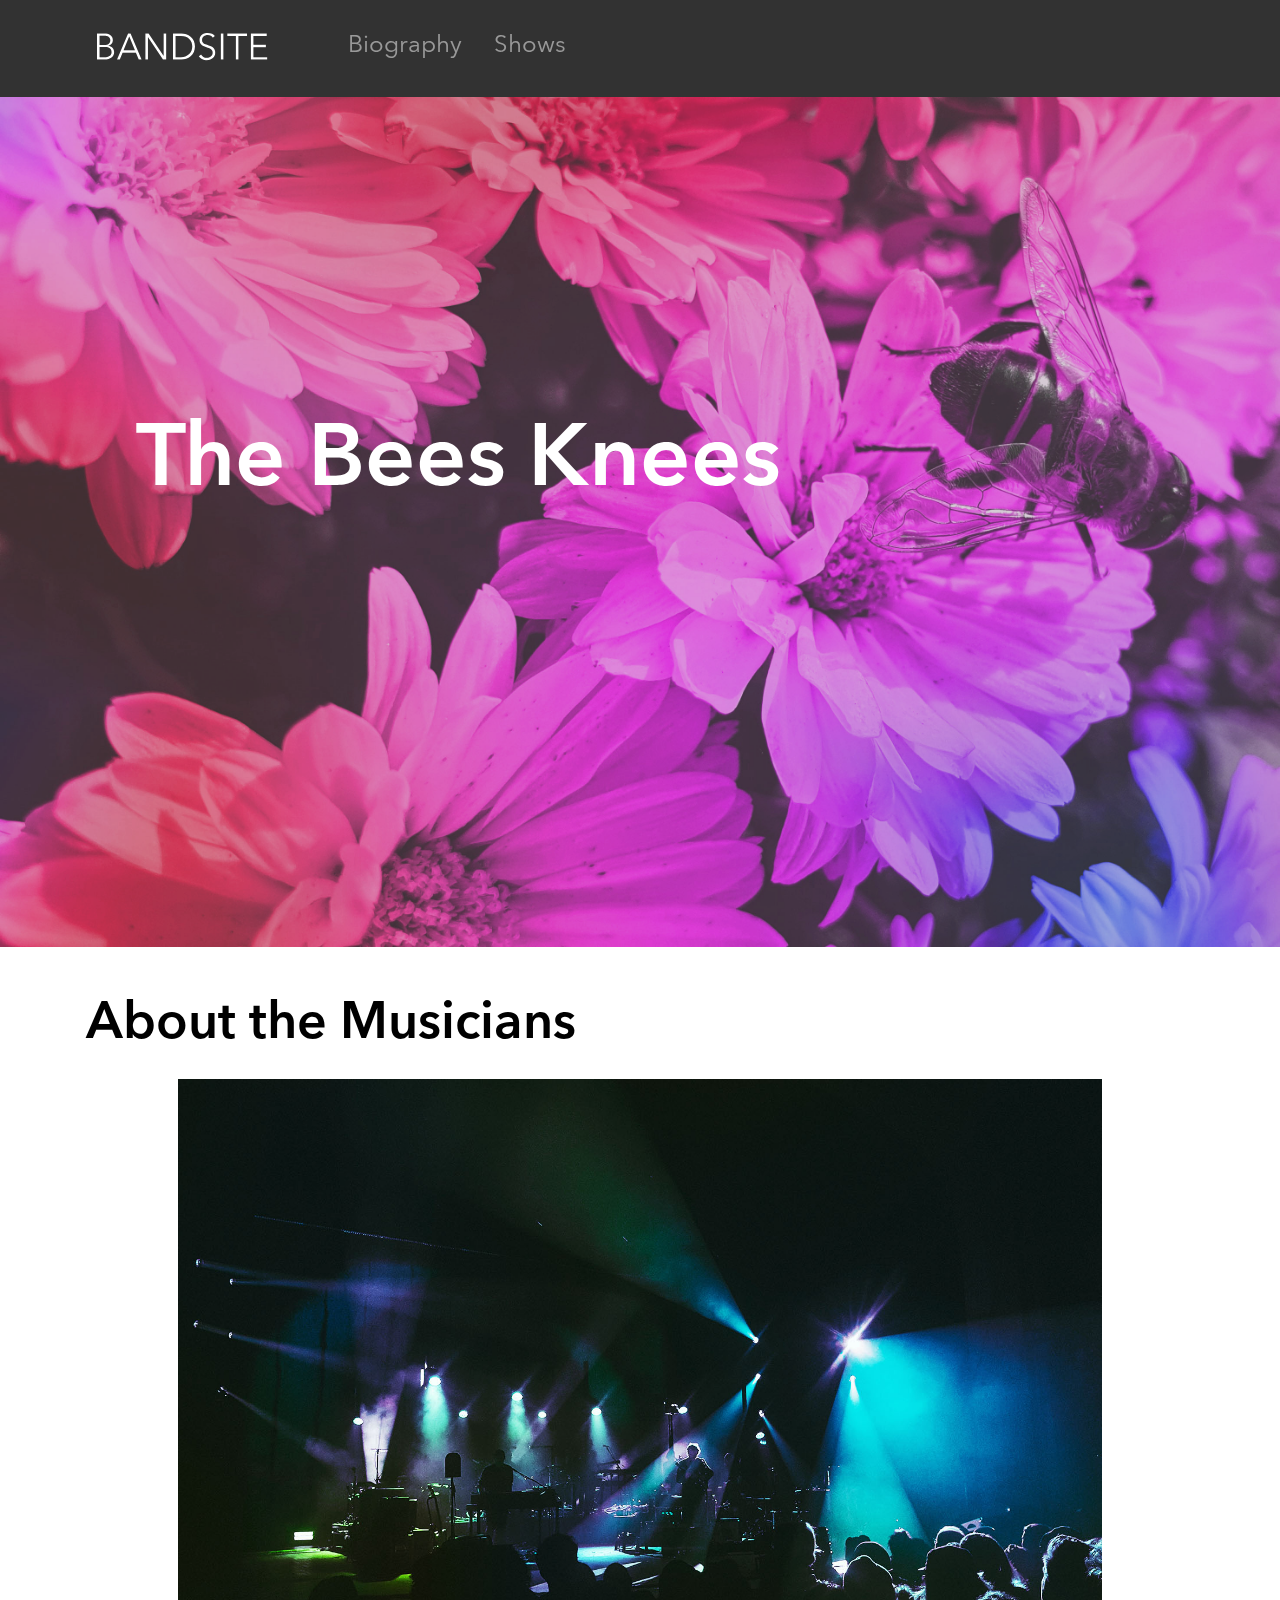
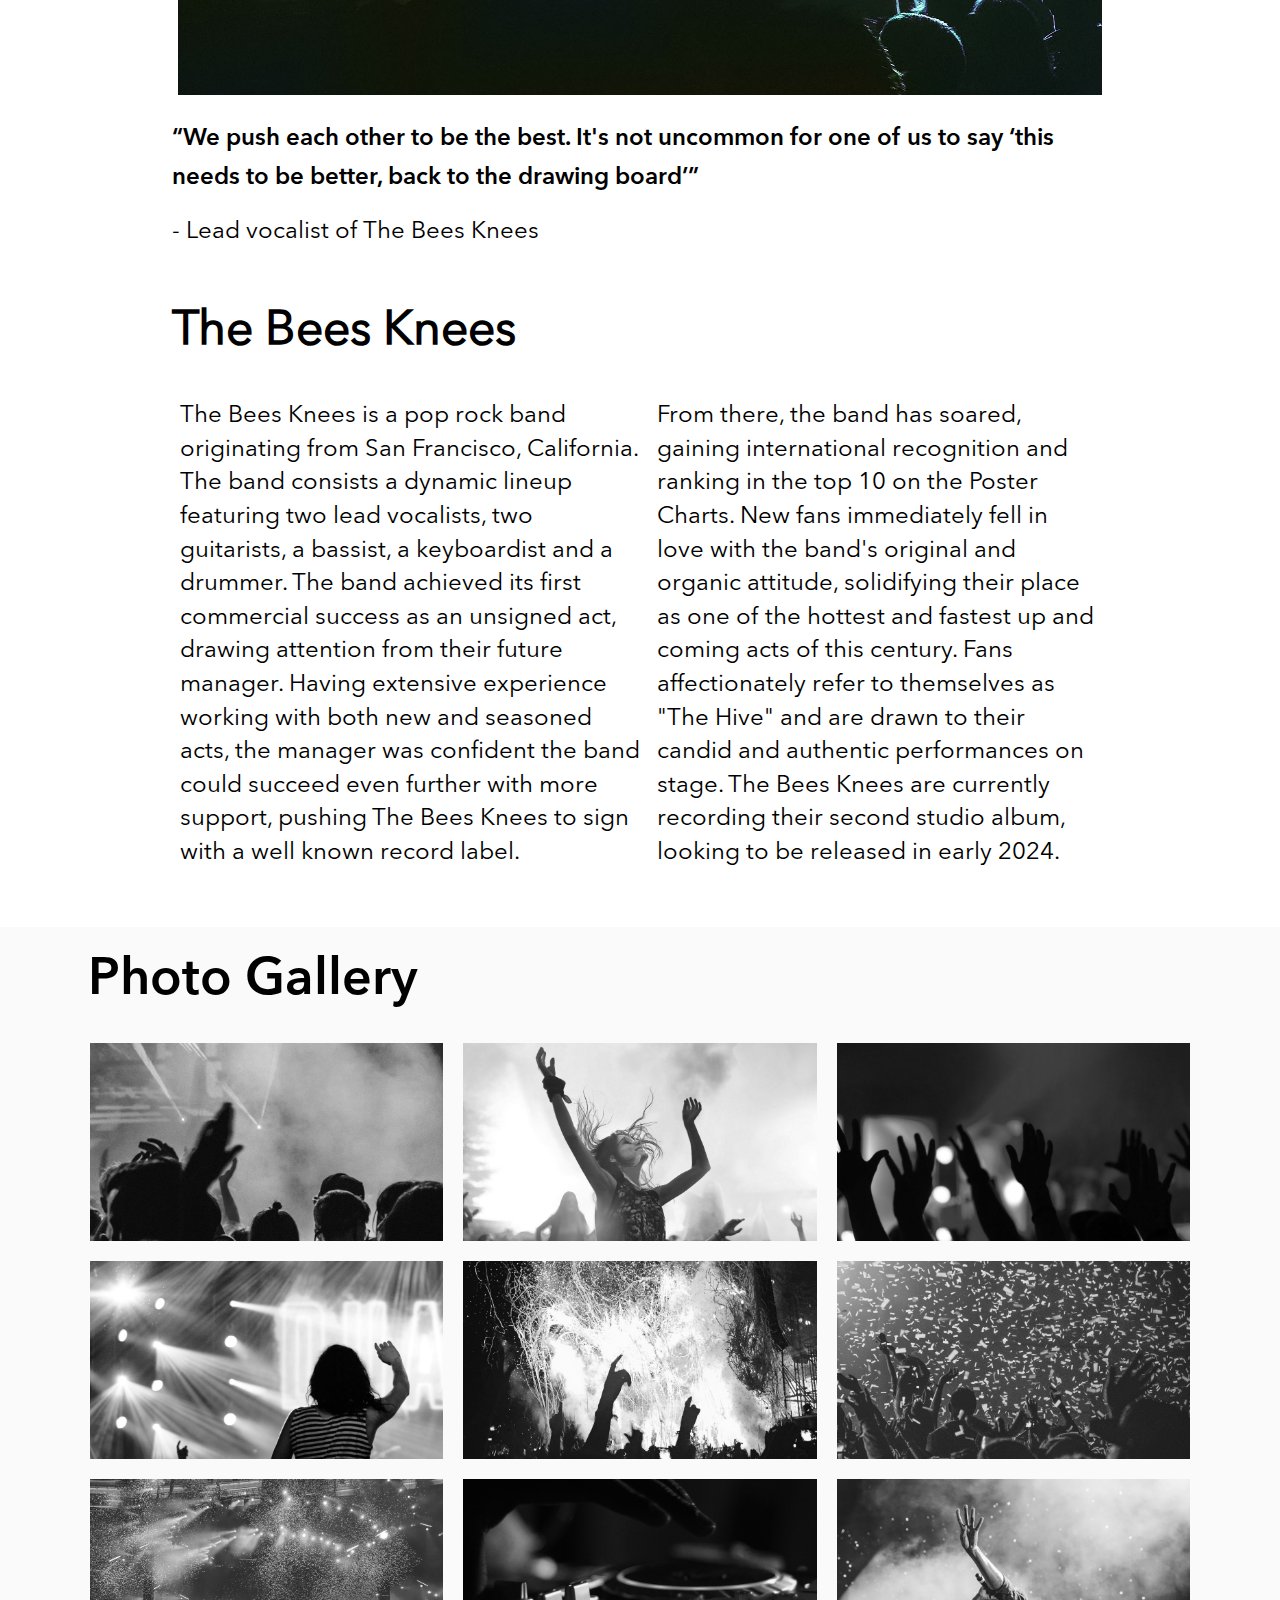
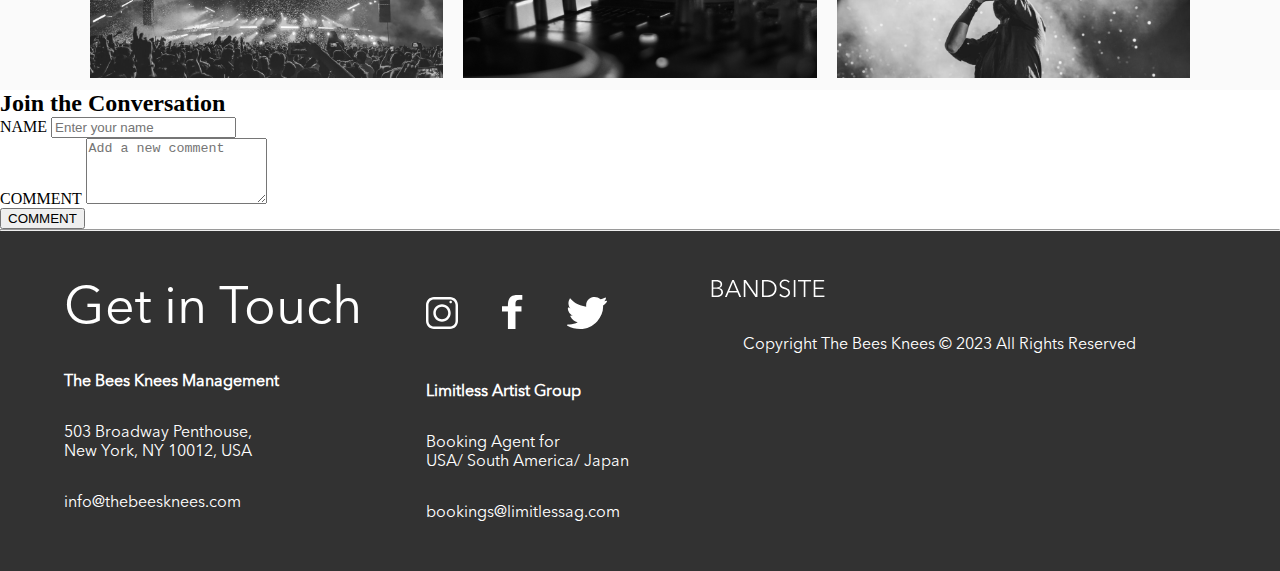
==== commit 9f41b954: "Updated Footer with missing Bandsite logo" ====
--- a/index.html
+++ b/index.html
@@ -212,9 +212,14 @@
                 <p class="ele_3">Booking Agent for <br> USA/ South America/ Japan</p>
                 <p class="ele_4">bookings@limitlessag.com</p>
             </div>
-        </div>
-        <div class="copy-write-desktop">
-            Copyright The Bees Knees © 2023 All Rights Reserved
+            <div class="section_footer">
+                <div class="footer_logo">
+                    <img src="./assets/logos/Logo-bandsite.svg" alt="footer-logo">
+                </div>
+                <div class="copy-write-desktop">
+                    Copyright The Bees Knees © 2023 All Rights Reserved
+                </div>
+            </div>
         </div>
     </footer>
 
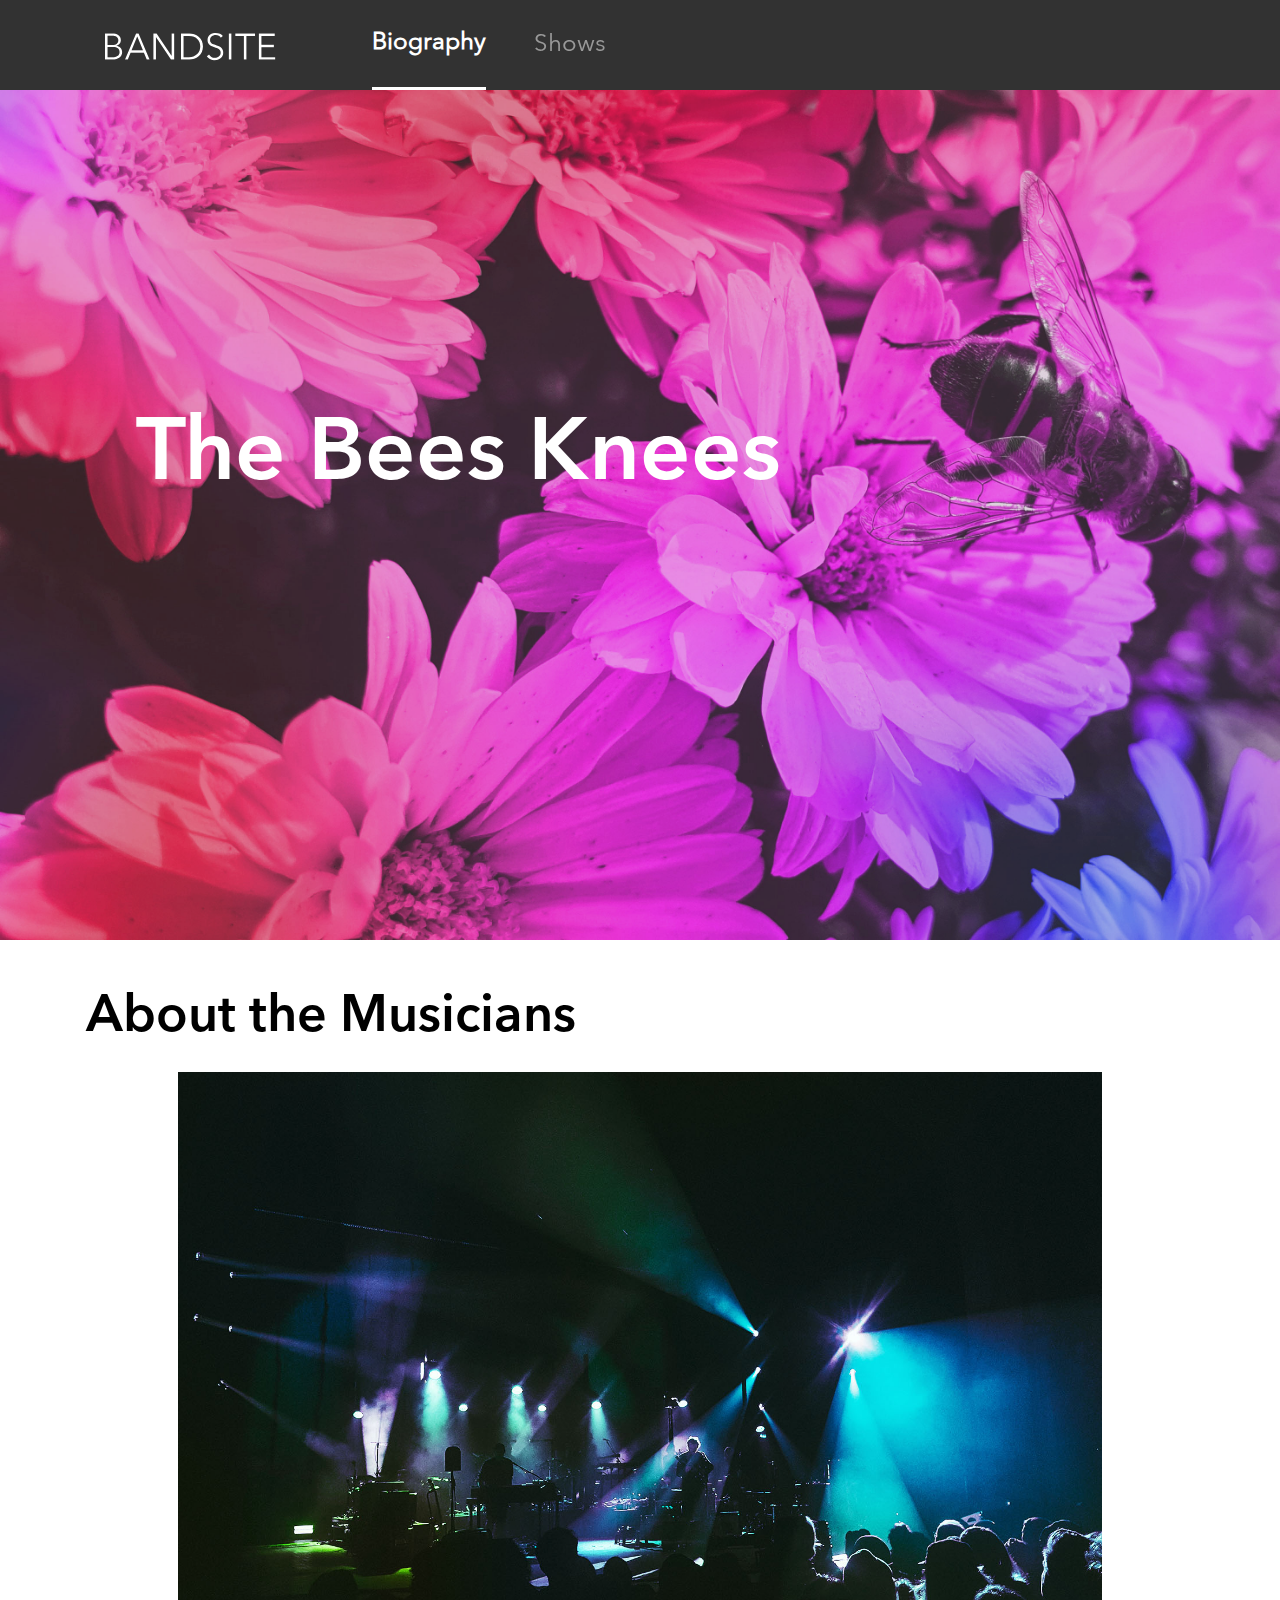
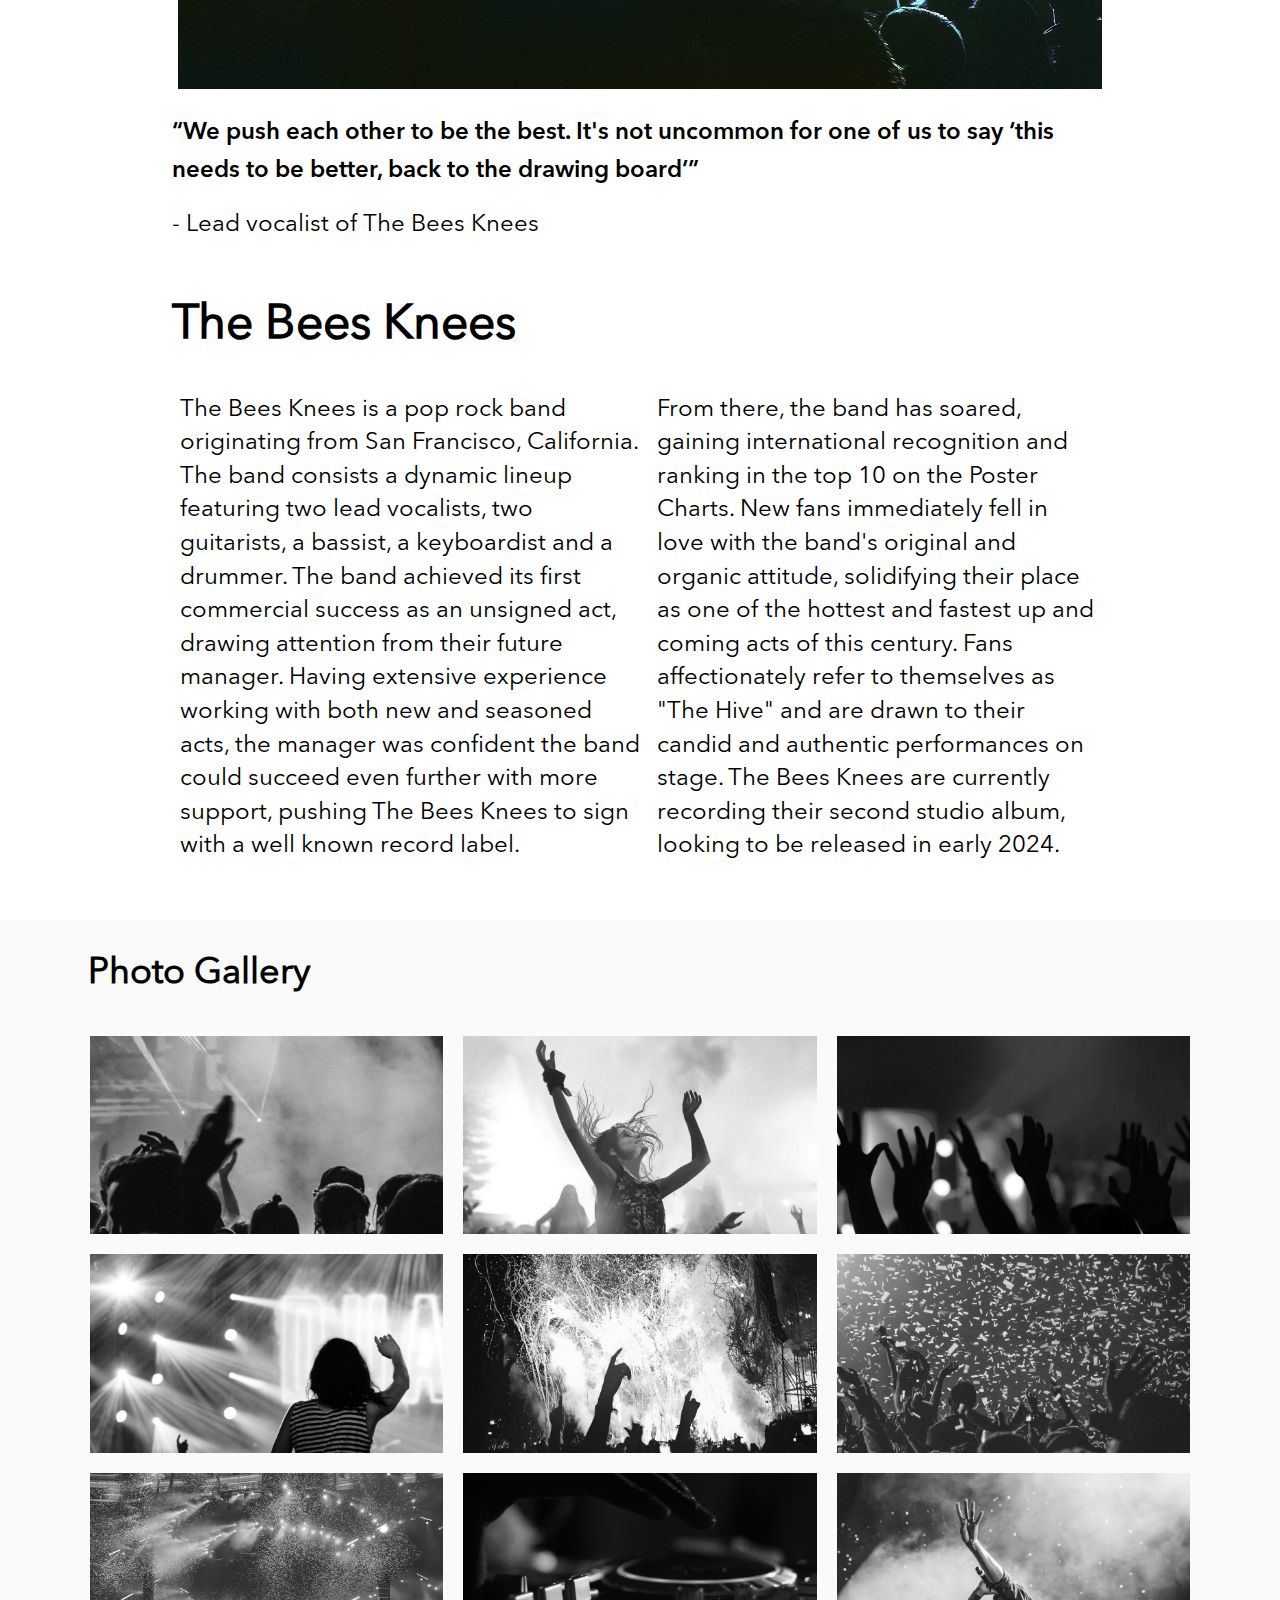
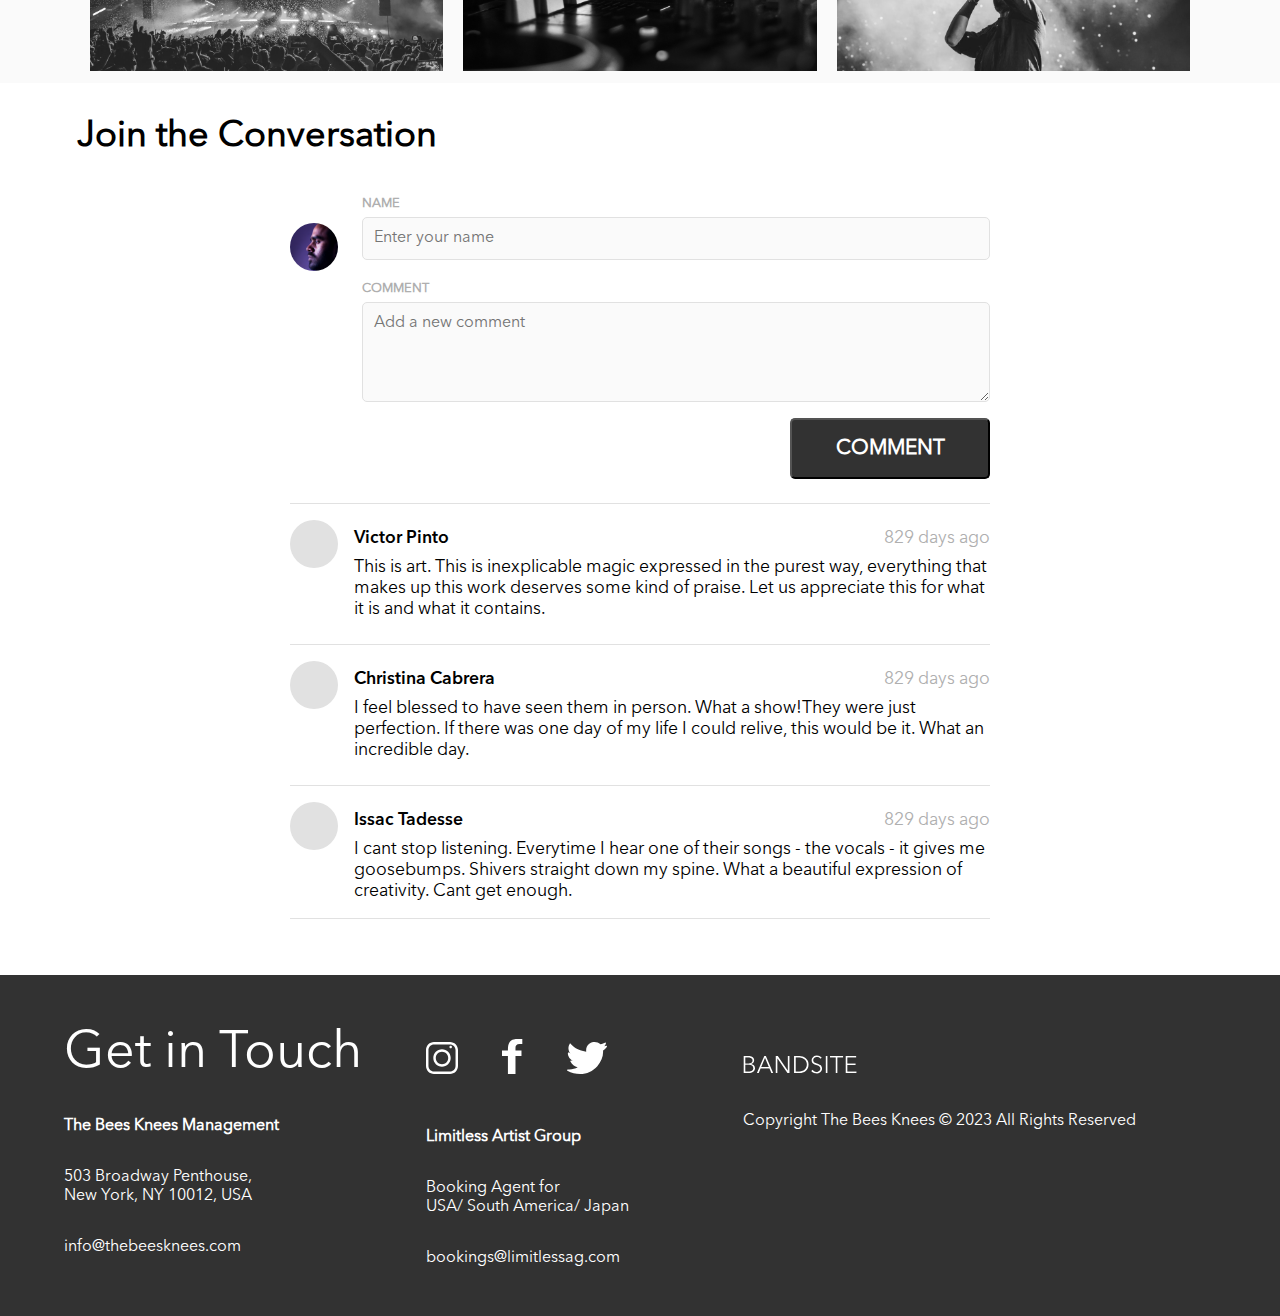
==== commit 5e94076c: "Final updates to the submission" ====
--- a/index.html
+++ b/index.html
@@ -7,21 +7,24 @@
     <meta name="viewport" content="width=device-width, initial-scale=1.0">
     <title>BandSite</title>
     <link rel="stylesheet" href="./styles/bio.css">
-    <script src="./scripts/index-page.js" defer></script>
 </head>
 
 <body>
 
     <header class="header">
+        <a href="#biography">
         <img src="./assets/logos/Logo-bandsite.svg" alt="BandSite Logo" class="header__responsive-image" />
+    </a>
     </header>
 
     <nav class="navigator">
         <ul class="navigator__list">
             <li class="navigator__item mobile_logo_img">
+                <a href="#biography">
                 <img src="./assets/logos/Logo-bandsite.svg" alt="BandSite Logo">
+                </a>
             </li>
-            <li class="navigator__item"><a href="#biography" class="navigator__link">Biography</a></li>
+            <li class="navigator__item"><a href="#" class="navigator__link active">Biography</a></li>
             <li class="navigator__item"><a href="./pages/shows.html" class="navigator__link">Shows</a></li>
         </ul>
     </nav>
@@ -99,8 +102,8 @@
     </section>
 
     <section class="comments-section">
-        <h2 class="comments-section_title">Join the Conversation</h2>
-        <form class="comments-section_form" id="comment-form"> 
+        <h2 class="comments-section__title">Join the Conversation</h2>
+        <form class="comments-section__form" id="comment-form">
             <div class="comments-section__form__profile">
                 <div class="comments-section__form__profile__image"></div>
                 <!-- <img src="./assets/images/Mohan-muruge.jpg" class="comments-section__form__profile__image" alt="comment-user-logo"> -->
@@ -114,10 +117,10 @@
                     <label for="email">COMMENT</label>
                     <textarea rows="4" type="text" id="comment-text" name="commentText" required placeholder="Add a new comment"></textarea>
                 </div>
-                <input type="submit" value="COMMENT" class="comments-section_form_button">
+                <input type="submit" value="COMMENT" class="comments-section__form__button">
             </div>
         </form>
-        <div class="comments-section_content" id="comments-ontainer">
+        <div class="comments-section__content" id="comments-container">
             <hr>
             <!-- <div class="comments-section__content__card">
                 <div class="comments-section__content__profile">
@@ -130,7 +133,7 @@
                     </div>
                     <p class="comments-section__content__info__comment">dcwckmnvrw</p>
                 </div>
-                </div> -->
+            </div> -->
         </div>
     </section>
 
@@ -156,7 +159,7 @@
                     </a>
                 </li>
             </ul>
-    
+
             <h3 class="footer__subheading">The Bees Knees Management</h3>
             <p>
                 503 Broadway Penthouse, <br>
@@ -164,12 +167,12 @@
             </p>
             <br>
             <a href="mailto:info@thebeesknees.com" class="footer__email">info@thebeesknees.com</a><br><br>
-    
-    
+
+
             <h3 class="footer__subheading">Limitless Artist Group</h3>
             <p class="footer__subheading--info">Booking Agent for US / South America / Japan</p>
             <a href="mailto:bookings@limitlessag.com" class="footer__email">bookings@limitlessag.com</a><br><br>
-    
+
             <h3 class="footer__subheading">ARCH Entertainment</h3>
             <p class="footer__subheading--info">Booking Agent for UK / EU / AU</p>
             <a href="mailto:bookings@archentertainment.com" class="footer__email">bookings@archentertainment.com</a><br>
@@ -223,8 +226,7 @@
         </div>
     </footer>
 
-
-
+    <script src="./scripts/index-page.js"></script>
 </body>
 
 </html>--- a/styles/bio.css
+++ b/styles/bio.css
@@ -24,6 +24,103 @@
   height: auto;
 }
 
+@media screen and (max-width: 767px) {
+  .sectionHeader, .comments-section__title, .gallery-section__title {
+    font-family: "Avner-bold";
+    font-size: 24px;
+    line-height: 32px;
+    font-weight: 700;
+  }
+}
+@media screen and (min-width: 768px) {
+  .sectionHeader, .comments-section__title, .gallery-section__title {
+    font-family: "Avner-reg";
+    font-size: 36px;
+    line-height: 44px;
+    font-weight: 700;
+  }
+}
+@media screen and (min-width: 1024px) {
+  .sectionHeader, .comments-section__title, .gallery-section__title {
+    font-family: "Avner-reg";
+    font-size: 36px;
+    line-height: 44px;
+    font-weight: 700;
+  }
+}
+
+.avatar, .comments-section__form__profile__image, .comments-section__content__profile span {
+  border-radius: 50%;
+}
+@media screen and (max-width: 767px) {
+  .avatar, .comments-section__form__profile__image, .comments-section__content__profile span {
+    height: 36px;
+    width: 36px;
+  }
+}
+@media screen and (min-width: 1024px) {
+  .avatar, .comments-section__form__profile__image, .comments-section__content__profile span {
+    height: 48px;
+    width: 48px;
+  }
+}
+@media screen and (min-width: 768px) {
+  .avatar, .comments-section__form__profile__image, .comments-section__content__profile span {
+    height: 48px;
+    width: 48px;
+  }
+}
+
+.buttonText {
+  font-family: "Avner-bold";
+}
+@media screen and (max-width: 767px) {
+  .buttonText {
+    font-size: 10px;
+    line-height: 20px;
+    font-weight: 700;
+  }
+}
+@media screen and (min-width: 768px) {
+  .buttonText {
+    font-size: 12px;
+    line-height: 20px;
+    font-weight: 700;
+  }
+}
+@media screen and (min-width: 1024px) {
+  .buttonText {
+    font-size: 12px;
+    line-height: 20px;
+    font-weight: 700;
+  }
+}
+
+.labelText {
+  font-family: "Avner-bold";
+}
+@media screen and (max-width: 767px) {
+  .labelText {
+    font-size: 10px;
+    line-height: 20px;
+    font-weight: 700;
+  }
+}
+@media screen and (min-width: 768px) {
+  .labelText {
+    font-size: 12px;
+    line-height: 20px;
+    font-weight: 700;
+  }
+}
+@media screen and (min-width: 1024px) {
+  .labelText {
+    font-size: 12px;
+    line-height: 20px;
+    font-weight: 700;
+  }
+}
+
 /* HEADER SECTION  */
 @media screen and (max-width: 767px) {
   .header {
@@ -71,11 +168,17 @@
     list-style-type: none;
     margin: 0;
     display: flex;
-    padding: 2rem;
     background-color: #323232;
-  }
-}
-
+    height: 90px;
+    align-items: center;
+  }
+}
+
+.navigator__item {
+  height: 100%;
+  display: flex;
+  justify-content: center;
+}
 @media screen and (max-width: 767px) {
   .navigator__item {
     align-items: center;
@@ -83,12 +186,20 @@
   }
 }
 @media screen and (min-width: 768px) {
+  .navigator__item {
+    margin-right: 1rem;
+  }
   .navigator__item img {
-    padding: 0rem 4rem;
+    padding: 2rem 4rem;
     width: 18.75rem;
   }
 }
 
+.navigator__link {
+  height: 100%;
+  display: flex;
+  align-items: center;
+}
 @media screen and (max-width: 767px) {
   .navigator__link {
     display: block;
@@ -110,11 +221,11 @@
     font-size: 1.5rem;
     font-weight: normal;
     opacity: 0.5;
-    padding: 0 1rem;
+    margin: 0 1rem;
     font-family: "Avner-reg";
   }
 }
-.navigator__link:hover, .navigator__link:focus {
+.navigator__link:hover, .navigator__link:focus, .navigator__link.active {
   font-weight: bold;
   border-bottom: 3px solid white;
   opacity: 1;
@@ -125,34 +236,113 @@
   position: relative;
   width: 100%;
   display: block;
-  opacity: 0.85;
-  /* 0.5 opacity doesn't match with the wireframe for mobile/desktop temple */
-  background-color: rgb(0, 0, 0);
+  opacity: 0.9;
+  background-color: #000000;
   /* Semi-transparent black */
+}
+
+.content__image-overlayplayer__bandname {
+  font-size: 1.5rem;
+  font-weight: 500;
+  font-family: "Avner-reg";
+}
+
+@media screen and (max-width: 767px) {
+  .content__image-overlayplayer__songtitle {
+    line-height: 3rem;
+  }
+}
+@media screen and (min-width: 768px) {
+  .content__image-overlayplayer__songtitle {
+    line-height: 6rem;
+  }
+}
+@media screen and (min-width: 1024px) {
+  .content__image-overlayplayer__songtitle {
+    line-height: 6rem;
+  }
+}
+
+@media screen and (max-width: 767px) {
+  .content__image-overlayplayer {
+    position: absolute;
+    top: 1rem;
+    left: 1rem;
+    color: white;
+    font-family: "Avner-demi";
+    padding-left: 0.5rem;
+    width: 90%;
+    height: 90%;
+    z-index: 1;
+    pointer-events: none;
+    font-size: 2.5rem;
+    line-height: 2.75rem;
+    font-weight: 43.75rem;
+    display: flex;
+    flex-direction: column;
+    justify-content: space-evenly;
+  }
+}
+@media screen and (min-width: 768px) {
+  .content__image-overlayplayer {
+    position: absolute;
+    top: 1rem;
+    left: 1rem;
+    color: white;
+    font-family: "Avner-demi";
+    padding-left: 0.5rem;
+    width: 90%;
+    height: 90%;
+    z-index: 1;
+    pointer-events: none;
+    font-size: 3.5rem;
+    line-height: 2.75rem;
+    display: flex;
+    flex-direction: column;
+    justify-content: space-evenly;
+  }
+}
+@media screen and (min-width: 1024px) {
+  .content__image-overlayplayer {
+    position: absolute;
+    top: 1rem;
+    left: 1rem;
+    color: white;
+    font-family: "Avner-demi";
+    padding-left: 0.5rem;
+    width: 90%;
+    height: 90%;
+    z-index: 1;
+    pointer-events: none;
+    font-size: 5.5rem;
+    line-height: 2.75rem;
+    display: flex;
+    flex-direction: column;
+    justify-content: space-evenly;
+  }
 }
 
 @media screen and (max-width: 767px) {
   .content__image-overlaytext {
     position: absolute;
     top: 50%;
-    left: 50%;
+    left: 45%;
     transform: translate(-50%, -50%);
     color: white;
     font-family: "Avner-demi";
-    padding-left: 0.5rem;
     width: 80%;
     z-index: 1;
     pointer-events: none;
     font-size: 2.5rem;
     line-height: 2.75rem;
-    font-weight: 43.75rem;
+    font-weight: 700;
   }
 }
 @media screen and (min-width: 768px) {
   .content__image-overlaytext {
     position: absolute;
     top: 50%;
-    left: 50%;
+    left: 45%;
     transform: translate(-50%, -50%);
     color: white;
     font-family: "Avner-demi";
@@ -162,6 +352,7 @@
     pointer-events: none;
     font-size: 3.5rem;
     line-height: 2.75rem;
+    font-weight: 700;
   }
 }
 @media screen and (min-width: 1024px) {
@@ -178,6 +369,7 @@
     pointer-events: none;
     font-size: 5.5rem;
     line-height: 2.75rem;
+    font-weight: 700;
   }
 }
 
@@ -301,17 +493,10 @@
 }
 
 .gallery-section__title {
-  padding: 1rem 0rem;
-  position: relative;
-  font-size: 2.25rem;
-  line-height: 2.75rem;
-  font-weight: 43.75rem;
   padding: 1.5rem;
-  font-family: "Avner-demi";
 }
 @media screen and (min-width: 1024px) {
   .gallery-section__title {
-    font-size: 3.25rem;
     padding-top: 2rem;
     padding-bottom: 2rem;
     margin-left: 5%;
@@ -320,6 +505,133 @@
 
 .gallery-photo {
   padding: 1rem 0rem;
+}
+
+.comments-section {
+  position: relative;
+  background-color: #FFFFFF;
+  padding: 1.5rem;
+}
+@media screen and (min-width: 1024px) {
+  .comments-section {
+    padding: 2rem 0rem;
+    margin: 0 6%;
+  }
+}
+
+.comments-section__content {
+  font-size: 1.1rem;
+}
+.comments-section__content hr {
+  margin: 1.5rem;
+}
+
+.comments-section__content__card {
+  display: flex;
+  margin: 1.5rem 0;
+  border-top: 1px solid #E1E1E1;
+  padding-top: 1rem;
+}
+.comments-section__content__card:last-child {
+  border-bottom: 1px solid #E1E1E1;
+  padding-bottom: 1rem;
+}
+
+.comments-section__content__info {
+  margin-left: 1rem;
+  width: 100%;
+}
+
+.comments-section__content__info__header {
+  display: flex;
+  justify-content: space-between;
+  padding: 0.5rem 0;
+}
+
+.comments-section__content__info__comment {
+  font-family: "Avner-reg";
+}
+
+.comments-section__content__info__username {
+  font-family: "Avner-demi";
+}
+
+.comments-section__content__info__timestamp {
+  font-family: "Avner-reg";
+  color: #AFAFAF;
+}
+
+.comments-section__content__profile span {
+  display: block;
+  background-color: #E1E1E1;
+}
+
+.comments-section__form {
+  display: flex;
+  margin-top: 1rem;
+}
+
+.comments-section__form__content {
+  width: 100%;
+  margin-left: 1.5rem;
+}
+
+.comments-section__form,
+.comments-section__content {
+  max-width: 700px;
+  margin-left: auto;
+  margin-right: auto;
+}
+
+.comments-section__form__field {
+  display: flex;
+  flex-direction: column;
+  margin: 1rem 0;
+}
+.comments-section__form__field input,
+.comments-section__form__field textarea {
+  padding: 0.7rem;
+  border-radius: 5px;
+  border: 1px solid #E1E1E1;
+  background: #FAFAFA;
+  font-size: 1rem;
+  font-family: "Avner-reg";
+}
+.comments-section__form__field label {
+  font-size: 0.8rem;
+  font-family: "Avner-reg";
+  color: #AFAFAF;
+  margin: 0.3rem 0;
+  font-weight: 600;
+}
+
+.comments-section__form__profile__image {
+  background: url(../assets/images/Mohan-muruge.jpg);
+  background-size: cover;
+  margin-top: 3rem;
+}
+
+.comments-section__form__button {
+  width: 100%;
+  padding: 1rem;
+  border-radius: 5px;
+  background: #323232;
+  color: #FFFFFF;
+  font-family: "Avner-reg";
+  font-size: 1.3rem;
+  font-weight: 600;
+}
+@media screen and (min-width: 768px) {
+  .comments-section__form__button {
+    max-width: 200px;
+    float: right;
+  }
+}
+@media screen and (min-width: 1024px) {
+  .comments-section__form__button {
+    max-width: 200px;
+    float: right;
+  }
 }
 
 .footer {
@@ -337,6 +649,11 @@
     display: none;
   }
 }
+@media screen and (min-width: 768px) {
+  .footer .footer_mobile {
+    display: none;
+  }
+}
 
 .footer__email {
   color: white;
@@ -402,7 +719,7 @@
     display: none;
   }
 }
-@media screen and (min-width: 1024px) {
+@media screen and (min-width: 768px) {
   .footer_desktop {
     display: flex;
   }
@@ -423,14 +740,52 @@
     padding-top: 2rem;
   }
 }
-
+@media screen and (min-width: 1024px) {
+  .footer_desktop {
+    display: flex;
+  }
+  .footer_desktop .git_text {
+    font-size: 3.25rem;
+  }
+  .footer_desktop .section_footer {
+    padding: 2rem;
+  }
+  .footer_desktop .section_footer .ele_2 {
+    padding-top: 2rem;
+    font-weight: bold;
+  }
+  .footer_desktop .section_footer .ele_3 {
+    padding-top: 2rem;
+  }
+  .footer_desktop .section_footer .ele_4 {
+    padding-top: 2rem;
+  }
+}
+
+@media screen and (min-width: 1024px) {
+  .footer_logo {
+    padding: 2rem 0 0 2rem;
+  }
+}
+@media screen and (min-width: 768px) {
+  .footer_logo {
+    padding: 2 rem 0 0 2rem;
+  }
+}
 @media screen and (min-width: 1024px) {
   .copy-write-desktop {
     padding: 2rem;
   }
 }
+@media screen and (min-width: 768px) {
+  .copy-write-desktop {
+    padding: 2rem;
+  }
+}
 @media screen and (max-width: 767px) {
   .copy-write-desktop {
     display: none;
   }
 }
+
+/*# sourceMappingURL=bio.css.map */
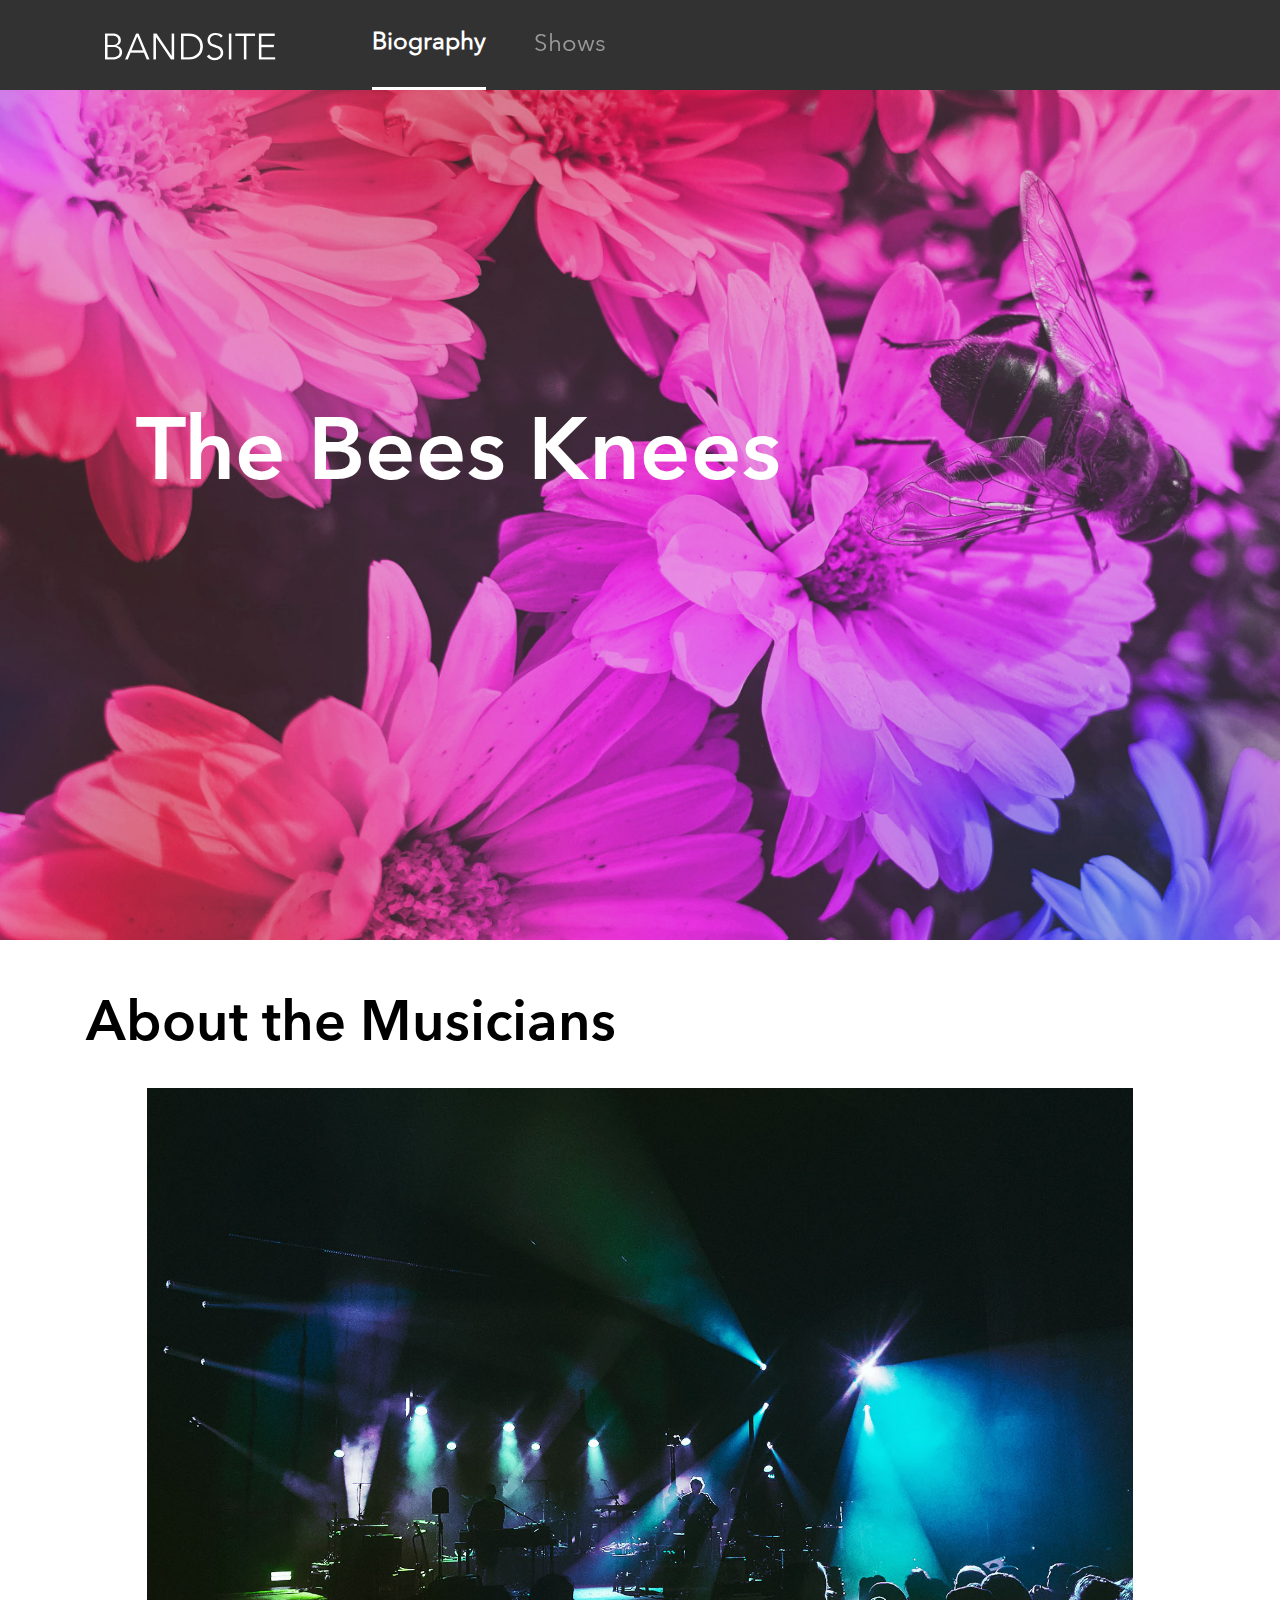
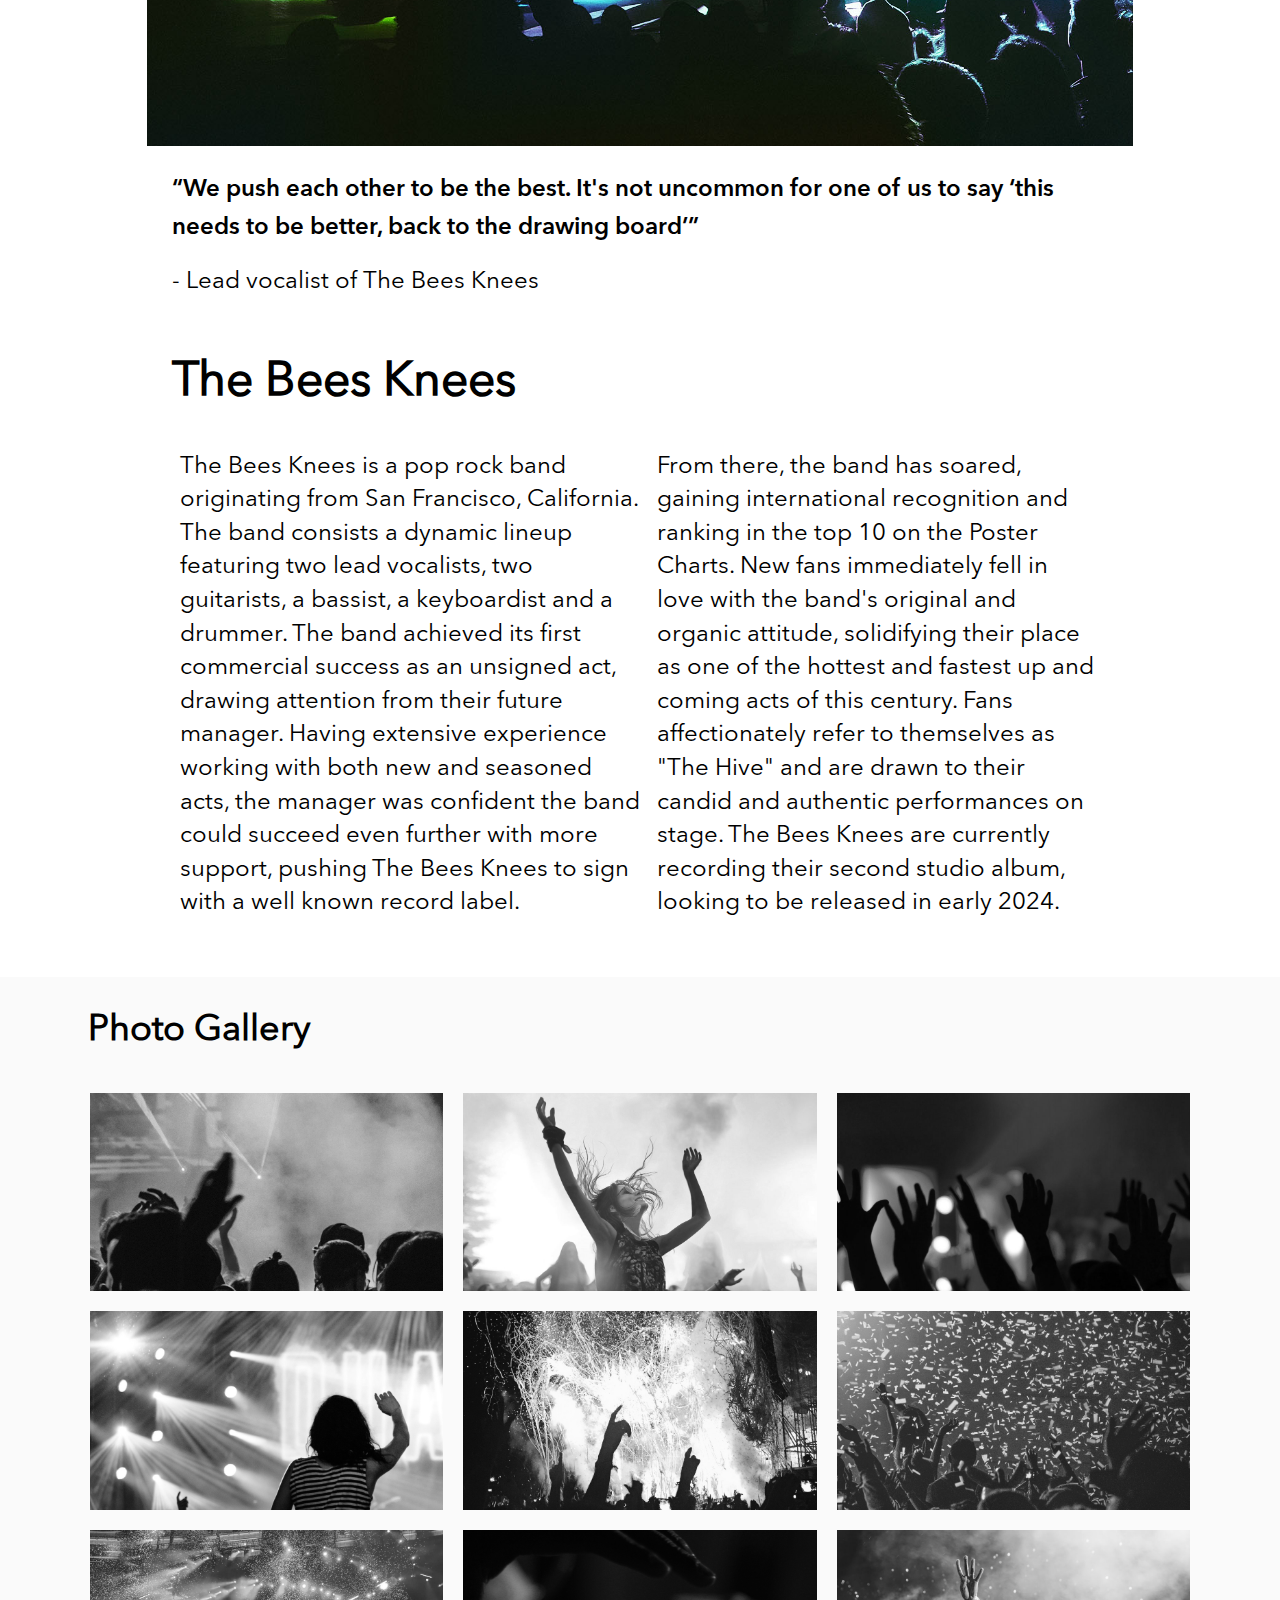
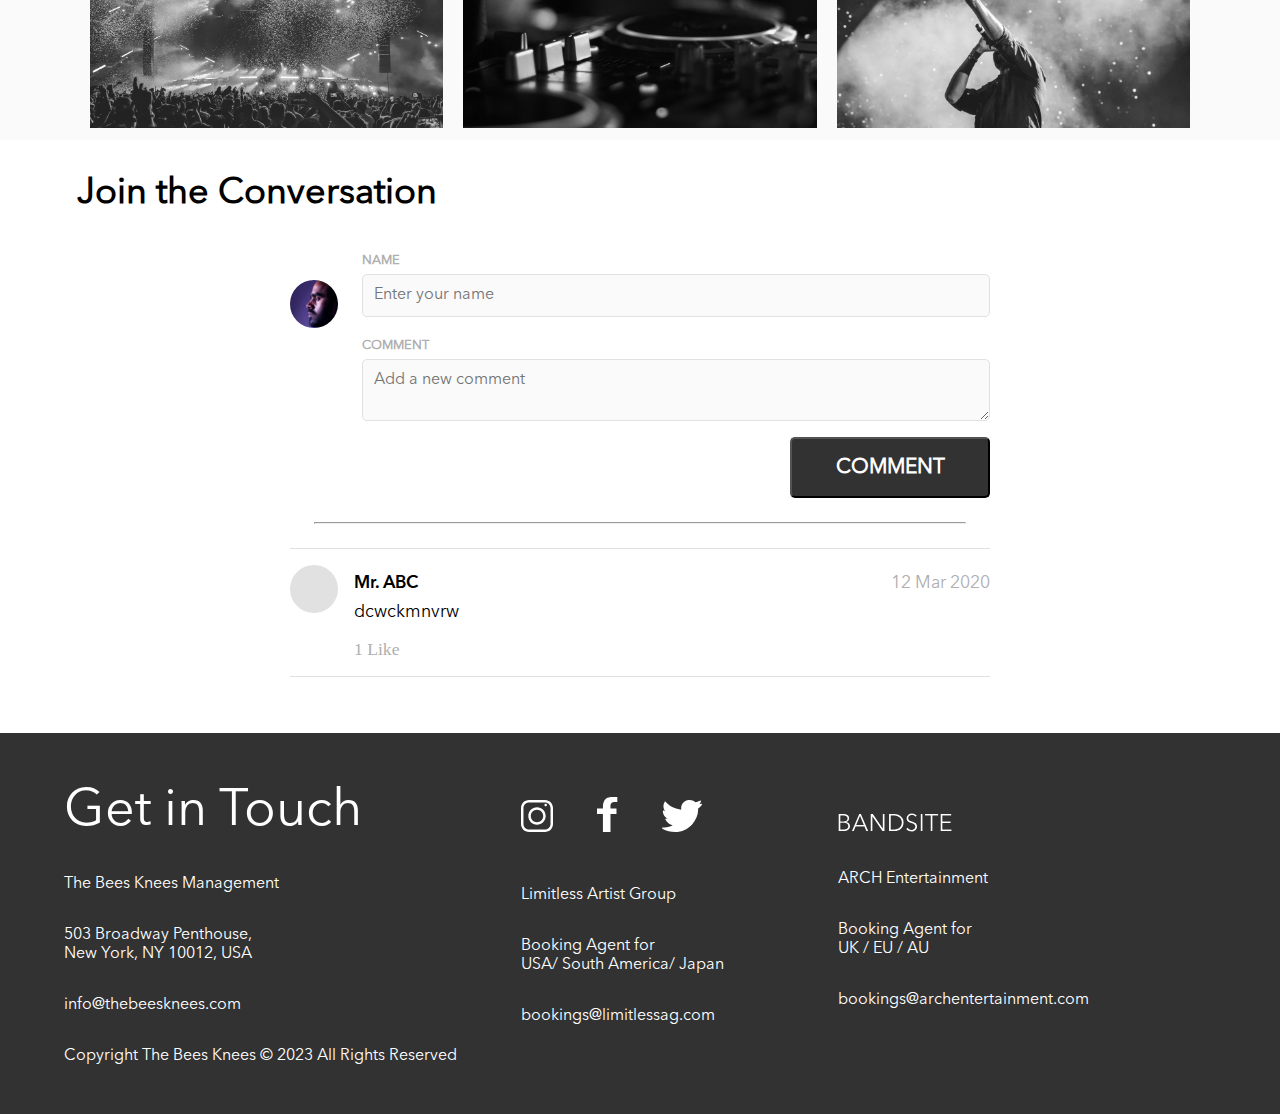
==== commit 08111651: "Sprint 3 submission" ====
--- a/index.html
+++ b/index.html
@@ -12,17 +12,14 @@
 <body>
 
     <header class="header">
-        <a href="#biography">
         <img src="./assets/logos/Logo-bandsite.svg" alt="BandSite Logo" class="header__responsive-image" />
-    </a>
     </header>
 
     <nav class="navigator">
         <ul class="navigator__list">
             <li class="navigator__item mobile_logo_img">
-                <a href="#biography">
+                <a href = "index.html"/>
                 <img src="./assets/logos/Logo-bandsite.svg" alt="BandSite Logo">
-                </a>
             </li>
             <li class="navigator__item"><a href="#" class="navigator__link active">Biography</a></li>
             <li class="navigator__item"><a href="./pages/shows.html" class="navigator__link">Shows</a></li>
@@ -30,10 +27,8 @@
     </nav>
 
     <section class="content__image">
-        <!-- <h1 class="content__title">The Bees Knees</h1> -->
-        <div class="content__image-overlaytext">The Bees Knees</div>
+        <h1 class="content__image-overlaytext">The Bees Knees</h1>
         <img src="./assets/images/hero-bio.jpg" alt="hero-bio" class="content__image" />
-        <!-- <h1 class="content__image-overlaytext">The Bees Knees</h1> -->
     </section>
 
     <section class="content__description">
@@ -106,23 +101,22 @@
         <form class="comments-section__form" id="comment-form">
             <div class="comments-section__form__profile">
                 <div class="comments-section__form__profile__image"></div>
-                <!-- <img src="./assets/images/Mohan-muruge.jpg" class="comments-section__form__profile__image" alt="comment-user-logo"> -->
             </div>
             <div class="comments-section__form__content">
                 <div class="comments-section__form__field">
-                    <label for="name">NAME</label>
+                    <label for="comment-name">NAME</label>
                     <input type="text" id="comment-name" name="name" required placeholder="Enter your name">
                 </div>
                 <div class="comments-section__form__field">
-                    <label for="email">COMMENT</label>
-                    <textarea rows="4" type="text" id="comment-text" name="commentText" required placeholder="Add a new comment"></textarea>
+                    <label for="comment-text">COMMENT</label>
+                    <textarea type="text" id="comment-text" name="commentText" required placeholder="Add a new comment"></textarea>
                 </div>
                 <input type="submit" value="COMMENT" class="comments-section__form__button">
             </div>
         </form>
         <div class="comments-section__content" id="comments-container">
             <hr>
-            <!-- <div class="comments-section__content__card">
+            <div class="comments-section__content__card">
                 <div class="comments-section__content__profile">
                     <span></span>
                 </div>
@@ -132,8 +126,12 @@
                         <p class="comments-section__content__info__timestamp"> 12 Mar 2020</p>
                     </div>
                     <p class="comments-section__content__info__comment">dcwckmnvrw</p>
-                </div>
-            </div> -->
+                    <div class="comments-section__content__info__additionalbuttons">
+                        <p class="comments-section__content__info__additionalbuttons__likes">1 Like</p>
+                        <button class="comments-section__content__info__additionalbuttons__deletebutton">Delete Comment</button>
+                    </div>
+                </div>
+            </div>
         </div>
     </section>
 
@@ -190,22 +188,23 @@
                 <p class="ele_2">The Bees Knees Management</p>
                 <p class="ele_3">503 Broadway Penthouse, <br>New York, NY 10012, USA</p>
                 <p class="ele_4">info@thebeesknees.com</p>
+                <p class="ele_5">Copyright The Bees Knees © 2023 All Rights Reserved</p>
             </div>
             <div class="section_footer">
                 <div>
                     <ul class="socials_logos">
                         <li>
-                            <a href="">
+                            <a href="https://www.instagram.com/">
                                 <img src="./assets/icons/SVG/Icon-instagram.svg" alt="instagram" class="instagram">
                             </a>
                         </li>
                         <li>
-                            <a href="">
+                            <a href="https://www.facebook.com/">
                                 <img src="./assets/icons/SVG/Icon-facebook.svg" alt="facebook" class="facebook">
                             </a>
                         </li>
                         <li>
-                            <a href="">
+                            <a href="https://twitter.com/">
                                 <img src="./assets/icons/SVG/Icon-twitter.svg" alt="twitter" class="twitter">
                             </a>
                         </li>
@@ -218,15 +217,15 @@
             <div class="section_footer">
                 <div class="footer_logo">
                     <img src="./assets/logos/Logo-bandsite.svg" alt="footer-logo">
-                </div>
-                <div class="copy-write-desktop">
-                    Copyright The Bees Knees © 2023 All Rights Reserved
+                    <p class="ele_2">ARCH Entertainment</p>
+                    <p class="ele_3">Booking Agent for <br>UK / EU / AU</p>
+                    <p class="ele_4">bookings@archentertainment.com</p>
                 </div>
             </div>
         </div>
     </footer>
 
-    <script src="./scripts/index-page.js"></script>
+    <script type="module" src="./scripts/index-page.js"></script>
 </body>
 
 </html>--- a/styles/bio.css
+++ b/styles/bio.css
@@ -228,6 +228,7 @@
 .navigator__link:hover, .navigator__link:focus, .navigator__link.active {
   font-weight: bold;
   border-bottom: 3px solid white;
+  cursor: pointer;
   opacity: 1;
 }
 
@@ -387,6 +388,15 @@
     width: 75%;
   }
 }
+@media screen and (min-width: 768px) {
+  .content__description .band_image {
+    text-align: center;
+  }
+  .content__description .band_image img {
+    width: 80%;
+    height: 25%;
+  }
+}
 
 @media screen and (max-width: 767px) {
   .content__description--title {
@@ -403,6 +413,13 @@
     line-height: 2.75rem;
   }
 }
+@media screen and (min-width: 768px) {
+  .content__description--title {
+    padding: 2rem 5%;
+    font-size: 3.5rem;
+    line-height: 3.75rem;
+  }
+}
 
 .content__description--cite {
   padding: 1rem 0rem;
@@ -419,6 +436,21 @@
     margin: 1rem 0;
   }
 }
+@media screen and (min-width: 768px) {
+  .content__description--quote {
+    font-family: "Avner-demi";
+    padding: 0 10%;
+    line-height: 1.6;
+    margin: 1rem 0;
+  }
+  .content__description--quote p {
+    margin-top: 1rem;
+  }
+  .content__description--quote p cite {
+    font-style: normal;
+    font-family: "Avner-reg";
+  }
+}
 @media screen and (min-width: 1024px) {
   .content__description--quote {
     font-family: "Avner-demi";
@@ -455,6 +487,17 @@
     padding: 0 0.5rem;
   }
 }
+@media screen and (min-width: 768px) {
+  .content__description--text {
+    padding: 2rem 12%;
+  }
+  .content__description--text .content_desc_band {
+    display: flex;
+  }
+  .content__description--text .content_desc_band p {
+    padding: 0 0.5rem;
+  }
+}
 .content__description--text .bees_knees_p {
   font-size: 3rem;
   font-weight: bold;
@@ -481,8 +524,18 @@
 }
 .gallery-section__photos .image_wrapper img:hover {
   filter: grayscale(0%);
-}
-@media screen and (min-width: 1024px) {
+  cursor: pointer;
+}
+@media screen and (min-width: 1024px) {
+  .gallery-section__photos .image_wrapper {
+    text-align: center;
+  }
+  .gallery-section__photos .image_wrapper img {
+    padding: 0.5rem;
+    width: 30%;
+  }
+}
+@media screen and (min-width: 768px) {
   .gallery-section__photos .image_wrapper {
     text-align: center;
   }
@@ -502,6 +555,13 @@
     margin-left: 5%;
   }
 }
+@media screen and (min-width: 768px) {
+  .gallery-section__title {
+    padding-top: 2rem;
+    padding-bottom: 2rem;
+    margin-left: 5%;
+  }
+}
 
 .gallery-photo {
   padding: 1rem 0rem;
@@ -513,6 +573,12 @@
   padding: 1.5rem;
 }
 @media screen and (min-width: 1024px) {
+  .comments-section {
+    padding: 2rem 0rem;
+    margin: 0 6%;
+  }
+}
+@media screen and (min-width: 768px) {
   .comments-section {
     padding: 2rem 0rem;
     margin: 0 6%;
@@ -535,6 +601,10 @@
 .comments-section__content__card:last-child {
   border-bottom: 1px solid #E1E1E1;
   padding-bottom: 1rem;
+}
+.comments-section__content__card:hover .comments-section__content__info__additionalbuttons__deletebutton {
+  display: block;
+  cursor: pointer;
 }
 
 .comments-section__content__info {
@@ -634,6 +704,25 @@
   }
 }
 
+.comments-section__content__info__additionalbuttons {
+  padding-top: 1rem;
+  display: flex;
+  justify-content: space-between;
+}
+
+.comments-section__content__info__additionalbuttons__likes {
+  color: #AFAFAF;
+  cursor: pointer;
+}
+
+.comments-section__content__info__additionalbuttons__deletebutton {
+  border: none;
+  cursor: pointer;
+  background: #FFFFFF;
+  color: red;
+  display: none;
+}
+
 .footer {
   position: relative;
   font-family: "Avner-reg";
@@ -661,6 +750,7 @@
 }
 .footer__email:hover, .footer__email:focus {
   text-decoration: none;
+  cursor: pointer;
   color: white;
 }
 
@@ -723,6 +813,30 @@
   .footer_desktop {
     display: flex;
   }
+}
+.footer_desktop .git_text {
+  font-size: 3.25rem;
+}
+.footer_desktop .section_footer {
+  padding: 2rem;
+}
+.footer_desktop .section_footer .ele_2 {
+  padding-top: 2rem;
+  font-weight: 300;
+}
+.footer_desktop .section_footer .ele_3 {
+  padding-top: 2rem;
+}
+.footer_desktop .section_footer .ele_4 {
+  padding-top: 2rem;
+}
+.footer_desktop .section_footer .ele_5 {
+  padding-top: 2rem;
+}
+@media screen and (min-width: 1024px) {
+  .footer_desktop {
+    display: flex;
+  }
   .footer_desktop .git_text {
     font-size: 3.25rem;
   }
@@ -731,7 +845,7 @@
   }
   .footer_desktop .section_footer .ele_2 {
     padding-top: 2rem;
-    font-weight: bold;
+    font-weight: 500;
   }
   .footer_desktop .section_footer .ele_3 {
     padding-top: 2rem;
@@ -739,25 +853,7 @@
   .footer_desktop .section_footer .ele_4 {
     padding-top: 2rem;
   }
-}
-@media screen and (min-width: 1024px) {
-  .footer_desktop {
-    display: flex;
-  }
-  .footer_desktop .git_text {
-    font-size: 3.25rem;
-  }
-  .footer_desktop .section_footer {
-    padding: 2rem;
-  }
-  .footer_desktop .section_footer .ele_2 {
-    padding-top: 2rem;
-    font-weight: bold;
-  }
-  .footer_desktop .section_footer .ele_3 {
-    padding-top: 2rem;
-  }
-  .footer_desktop .section_footer .ele_4 {
+  .footer_desktop .section_footer .ele_5 {
     padding-top: 2rem;
   }
 }
